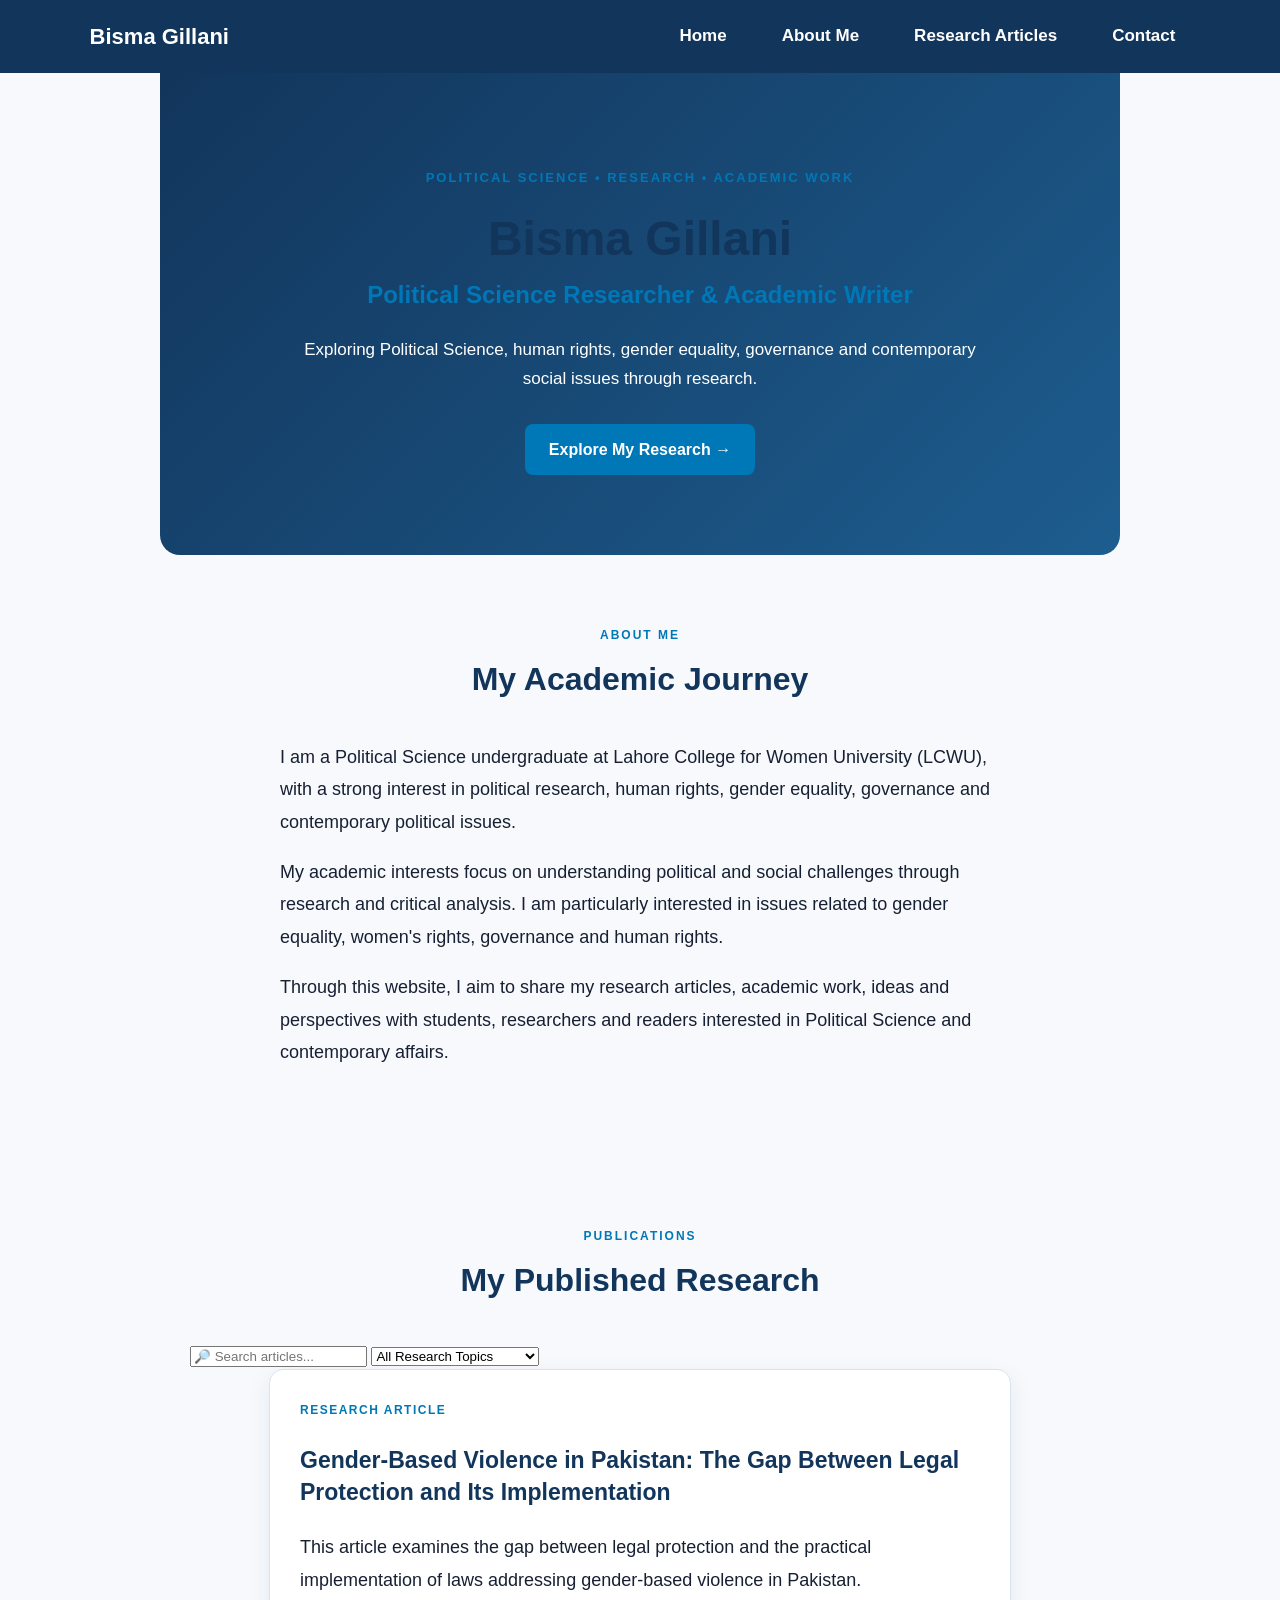
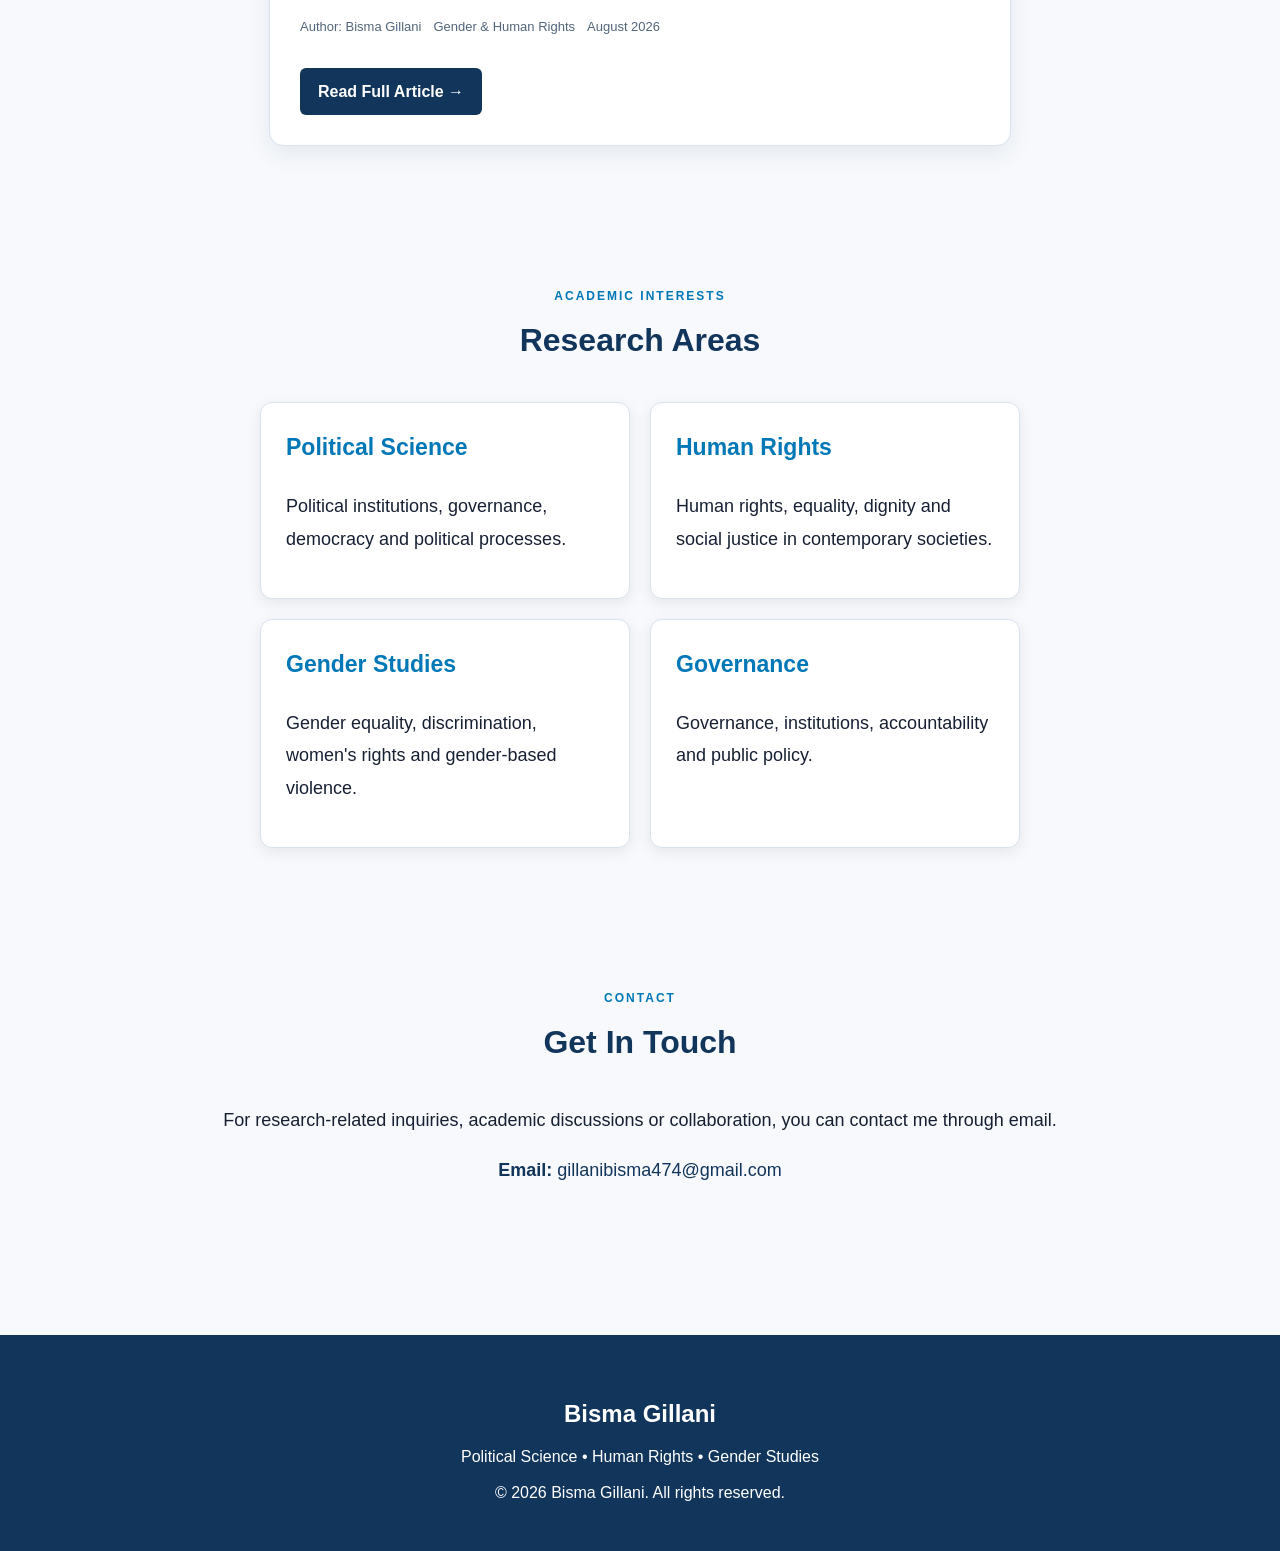
==== index.html @ c18b6167 "Update index.html" ====
<!DOCTYPE html>
<html lang="en">

<head>

    <meta charset="UTF-8">

    <meta name="viewport" content="width=device-width, initial-scale=1.0">

    <meta name="google-site-verification"
        content="pBc68vZ-mVU5wvg_8cquGxac_QMFMeKCmlOxzD9mrWk">

    <title>Bisma Gillani | Political Science Researcher</title>

    <link rel="stylesheet" href="style.css">

</head>

<body>

    <!-- Navigation -->

    <nav class="navbar">

        <div class="logo">
            Bisma Gillani
        </div>

        <div class="nav-links">

            <a href="index.html">Home</a>

            <a href="#about">About Me</a>

            <a href="#research">Research Articles</a>

            <a href="#contact">Contact</a>

        </div>

    </nav>


    <!-- Hero Section -->

    <section class="hero">

        <p class="eyebrow">
            POLITICAL SCIENCE • RESEARCH • ACADEMIC WORK
        </p>

        <h1>
            Bisma Gillani
        </h1>

        <h2>
            Political Science Researcher & Academic Writer
        </h2>

        <p class="hero-text">

            Exploring Political Science, human rights, gender equality,
            governance and contemporary social issues through research.

        </p>

        <a class="hero-button" href="#research">
            Explore My Research →
        </a>

    </section>


    <!-- About Me -->

    <section id="about" class="about-section">

        <div class="section-title">

            <span>ABOUT ME</span>

            <h2>
                My Academic Journey
            </h2>

        </div>

        <div class="about-content">

            <p>
                I am a Political Science undergraduate at Lahore College
                for Women University (LCWU), with a strong interest in
                political research, human rights, gender equality,
                governance and contemporary political issues.
            </p>

            <p>
                My academic interests focus on understanding political
                and social challenges through research and critical
                analysis. I am particularly interested in issues related
                to gender equality, women's rights, governance and human
                rights.
            </p>

            <p>
                Through this website, I aim to share my research articles,
                academic work, ideas and perspectives with students,
                researchers and readers interested in Political Science
                and contemporary affairs.
            </p>

        </div>

    </section>


    <!-- Published Research -->

    <section id="research" class="research-section">

        <div class="section-title">

            <span>PUBLICATIONS</span>

            <h2>
                My Published Research
            </h2>

        </div>

<div class="research-tools">

    <input
        type="text"
        id="articleSearch"
        placeholder="🔎 Search articles..."
    >

    <select id="topicFilter">

        <option value="all">All Research Topics</option>

        <option value="political-science">
            Political Science
        </option>

        <option value="human-rights">
            Human Rights
        </option>

        <option value="gender">
            Gender & Human Rights
        </option>

        <option value="governance">
            Governance
        </option>

    </select>

</div>
        <div class="article-card"
     data-title="Gender-Based Violence in Pakistan"
     data-topic="gender">

            <div class="article-label">
                RESEARCH ARTICLE
            </div>

            <h3>
                Gender-Based Violence in Pakistan:
                The Gap Between Legal Protection and Its Implementation
            </h3>

            <p>
                This article examines the gap between legal protection
                and the practical implementation of laws addressing
                gender-based violence in Pakistan.
            </p>

            <div class="article-details">

                <span>Author: Bisma Gillani</span>

                <span>Gender & Human Rights</span>

                <span>August 2026</span>

            </div>

            <a class="read-button" href="article1.html">
                Read Full Article →
            </a>

        </div>

    </section>


    <!-- Research Areas -->

    <section class="research-areas">

        <div class="section-title">

            <span>ACADEMIC INTERESTS</span>

            <h2>
                Research Areas
            </h2>

        </div>


        <div class="area-grid">


            <div class="area-card">

                <h3>
                    Political Science
                </h3>

                <p>
                    Political institutions, governance, democracy
                    and political processes.
                </p>

            </div>


            <div class="area-card">

                <h3>
                    Human Rights
                </h3>

                <p>
                    Human rights, equality, dignity and social justice
                    in contemporary societies.
                </p>

            </div>


            <div class="area-card">

                <h3>
                    Gender Studies
                </h3>

                <p>
                    Gender equality, discrimination, women's rights
                    and gender-based violence.
                </p>

            </div>


            <div class="area-card">

                <h3>
                    Governance
                </h3>

                <p>
                    Governance, institutions, accountability and
                    public policy.
                </p>

            </div>

        </div>

    </section>


    <!-- Contact -->

    <section id="contact" class="contact-section">

        <div class="section-title">

            <span>CONTACT</span>

            <h2>
                Get In Touch
            </h2>

        </div>

        <p>
            For research-related inquiries, academic discussions
            or collaboration, you can contact me through email.
        </p>

        <p class="email">
            <strong>Email:</strong>
            gillanibisma474@gmail.com
        </p>

    </section>


    <!-- Footer -->

    <footer>

        <h3>
            Bisma Gillani
        </h3>

        <p>
            Political Science • Human Rights • Gender Studies
        </p>

        <p>
            © 2026 Bisma Gillani. All rights reserved.
        </p>

    </footer>


</body>

</html>
---- style.css ----
body {
    font-family: Arial, sans-serif;
    margin: 40px;
    background-color: #f5f7fa;
    color: #222;
}

h1 {
    color: #12355b;
}

h2 {
    color: #1d5d8f;
}

p {
    font-size: 17px;
    line-height: 1.6;
}
nav {
    background-color: #12355b;
    padding: 15px;
    text-align: center;
}

nav a {
    color: white;
    text-decoration: none;
    margin: 0 15px;
    font-weight: bold;
}

nav a:hover {
    text-decoration: underline;
}
/* Main page layout */
body {
    font-family: Arial, sans-serif;
    margin: 0;
    background-color: #f5f7fa;
    color: #222;
}

/* Navigation */
nav {
    background-color: #12355b;
    padding: 18px;
    text-align: center;
}

nav a {
    color: white;
    text-decoration: none;
    margin: 0 15px;
    font-weight: bold;
}

nav a:hover {
    text-decoration: underline;
}

/* Main content */
main {
    max-width: 900px;
    margin: 40px auto;
    padding: 0 20px;
}

/* Headings */
h1 {
    color: #12355b;
    font-size: 38px;
    line-height: 1.2;
}

h2 {
    color: #1d5d8f;
    margin-top: 35px;
}

h3 {
    color: #12355b;
}

/* Paragraphs */
p {
    font-size: 17px;
    line-height: 1.7;
}

/* Research article card */
.article-card {
    background-color: white;
    padding: 25px;
    margin-top: 20px;
    border-radius: 10px;
    box-shadow: 0 3px 12px rgba(0, 0, 0, 0.08);
}

.article-card a {
    display: inline-block;
    margin-top: 10px;
    padding: 10px 18px;
    background-color: #12355b;
    color: white;
    text-decoration: none;
    border-radius: 6px;
}

.article-card a:hover {
    background-color: #1d5d8f;
}

/* Mobile design */
@media (max-width: 600px) {

    nav a {
        display: block;
        margin: 10px;
    }

    h1 {
        font-size: 30px;
    }

    main {
        margin: 25px auto;
    }
}/* Hero section */

.hero {
    background: linear-gradient(135deg, #12355b, #1d5d8f);
    color: white;
    text-align: center;
    padding: 80px 25px;
    border-radius: 0 0 20px 20px;
    margin-bottom: 40px;
}

.eyebrow {
    font-size: 14px;
    letter-spacing: 2px;
    font-weight: bold;
    margin-bottom: 20px;
}

.hero h1 {
    color: white;
    font-size: 48px;
    margin: 10px 0 20px;
}

.hero-text {
    max-width: 700px;
    margin: 0 auto 30px;
    font-size: 19px;
    line-height: 1.7;
}

.hero-button {
    display: inline-block;
    background-color: white;
    color: #12355b;
    padding: 13px 25px;
    border-radius: 7px;
    text-decoration: none;
    font-weight: bold;
}

.hero-button:hover {
    background-color: #e9eef3;
}

/* Mobile hero */

@media (max-width: 600px) {

    .hero {
        padding: 55px 18px;
    }

    .hero h1 {
        font-size: 34px;
    }

    .hero-text {
        font-size: 17px;
    }
}
/* Research Areas */

.research-areas {
    margin-top: 50px;
}

.area-grid {
    display: grid;
    grid-template-columns: repeat(3, 1fr);
    gap: 20px;
    margin-top: 25px;
}

.area-card {
    background-color: white;
    padding: 25px;
    border-radius: 12px;
    box-shadow: 0 4px 15px rgba(0, 0, 0, 0.08);
    border-top: 4px solid #1d5d8f;
    transition: transform 0.2s ease;
}

.area-card:hover {
    transform: translateY(-5px);
}

.area-card h3 {
    margin-top: 0;
}

/* Mobile */
@media (max-width: 700px) {

    .area-grid {
        grid-template-columns: 1fr;
    }

}
/* Stronger typography */

body {
    color: #17202a;
}

h1 {
    font-size: 42px;
    font-weight: 800;
}

h2 {
    font-size: 30px;
    font-weight: 800;
}

h3 {
    font-size: 22px;
    font-weight: 750;
}

p {
    font-size: 18px;
    line-height: 1.8;
}

.hero h1 {
    font-size: 52px;
    font-weight: 800;
}

.hero-text {
    font-size: 20px;
    font-weight: 500;
}

.area-card h3 {
    font-size: 23px;
    font-weight: 800;
}

.featured-card h3 {
    font-size: 30px;
    font-weight: 800;
}

.featured-card p {
    font-size: 18px;
}

.article-card h3 {
    font-size: 25px;
    font-weight: 800;
}

nav a {
    font-size: 17px;
    font-weight: 700;
}

@media (max-width: 600px) {
    h1 {
        font-size: 32px;
    }

    h2 {
        font-size: 26px;
    }

    .hero h1 {
        font-size: 36px;
    }

    .featured-card h3 {
        font-size: 24px;
    }

    p {
        font-size: 17px;
    }
}
/* Footer */

footer {
    background-color: #12355b;
    color: white;
    text-align: center;
    padding: 40px 20px;
    margin-top: 60px;
}

footer h3 {
    color: white;
    font-size: 24px;
    margin-bottom: 10px;
}

footer p {
    color: white;
    font-size: 16px;
    margin: 8px 0;
}
/* ===== Professional Website Upgrade ===== */

body {
    margin: 0;
    font-family: Arial, Helvetica, sans-serif;
    line-height: 1.7;
    background: #f7f9fc;
    color: #172033;
}

/* Navigation */

.navbar {
    display: flex;
    justify-content: space-between;
    align-items: center;
    padding: 18px 7%;
    background: #12355b;
}

.logo {
    font-size: 22px;
    font-weight: 700;
    color: #ffffff;
}

.nav-links {
    display: flex;
    gap: 25px;
}

.nav-links a {
    color: #ffffff;
    text-decoration: none;
    font-weight: 600;
}

.nav-links a:hover {
    color: #8fd3ff;
}


/* Hero */

.hero {
    max-width: 900px;
    margin: 0 auto;
    padding: 80px 30px;
    text-align: center;
}

.eyebrow {
    font-size: 13px;
    font-weight: 700;
    letter-spacing: 2px;
    color: #0077b6;
}

.hero h1 {
    font-size: 48px;
    margin: 12px 0 8px;
    color: #12355b;
}

.hero h2 {
    font-size: 24px;
    margin: 0 0 20px;
    color: #0077b6;
}

.hero-text {
    max-width: 700px;
    margin: 0 auto 30px;
    font-size: 17px;
}

.hero-button,
.read-button {
    display: inline-block;
    padding: 12px 24px;
    background: #0077b6;
    color: #ffffff;
    text-decoration: none;
    border-radius: 8px;
    font-weight: 700;
}

.hero-button:hover,
.read-button:hover {
    background: #005f91;
}


/* Section headings */

.section-title {
    text-align: center;
    margin-bottom: 35px;
}

.section-title span {
    display: block;
    font-size: 12px;
    font-weight: 800;
    letter-spacing: 2px;
    color: #0077b6;
    margin-bottom: 6px;
}

.section-title h2 {
    font-size: 32px;
    color: #12355b;
    margin: 0;
}


/* About */

.about-section,
.research-section,
.research-areas,
.contact-section {
    max-width: 900px;
    margin: 0 auto;
    padding: 70px 30px;
}

.about-content {
    max-width: 720px;
    margin: auto;
    font-size: 16px;
}


/* Research Card */

.article-card {
    max-width: 680px;
    margin: 0 auto;
    padding: 30px;
    background: #ffffff;
    border: 1px solid #d8e3ee;
    border-radius: 14px;
    box-shadow: 0 8px 25px rgba(18, 53, 91, 0.08);
}

.article-label {
    color: #0077b6;
    font-size: 12px;
    font-weight: 800;
    letter-spacing: 1.5px;
}

.article-card h3 {
    font-size: 23px;
    line-height: 1.4;
    color: #12355b;
}

.article-details {
    display: flex;
    flex-wrap: wrap;
    gap: 12px;
    margin: 20px 0;
    font-size: 13px;
    color: #52657a;
}


/* Research Areas */

.area-grid {
    display: grid;
    grid-template-columns: repeat(2, 1fr);
    gap: 20px;
    max-width: 760px;
    margin: auto;
}

.area-card {
    padding: 25px;
    background: #ffffff;
    border: 1px solid #d8e3ee;
    border-radius: 12px;
}

.area-card h3 {
    color: #0077b6;
    margin-top: 0;
}


/* Contact */

.contact-section {
    text-align: center;
}

.email {
    color: #12355b;
}


/* Footer */

footer {
    text-align: center;
    padding: 35px 20px;
    background: #12355b;
    color: #ffffff;
}

footer h3 {
    margin-bottom: 5px;
}


/* Mobile */

@media (max-width: 700px) {

    .navbar {
        flex-direction: column;
        gap: 12px;
        padding: 16px 20px;
    }

    .nav-links {
        gap: 14px;
        flex-wrap: wrap;
        justify-content: center;
    }

    .hero {
        padding: 60px 22px;
    }

    .hero h1 {
        font-size: 38px;
    }

    .hero h2 {
        font-size: 20px;
    }

    .section-title h2 {
        font-size: 28px;
    }

    .about-section,
    .research-section,
    .research-areas,
    .contact-section {
        padding: 55px 20px;
    }

    .area-grid {
        grid-template-columns: 1fr;
    }

    .article-card {
        padding: 24px;
    }

    }
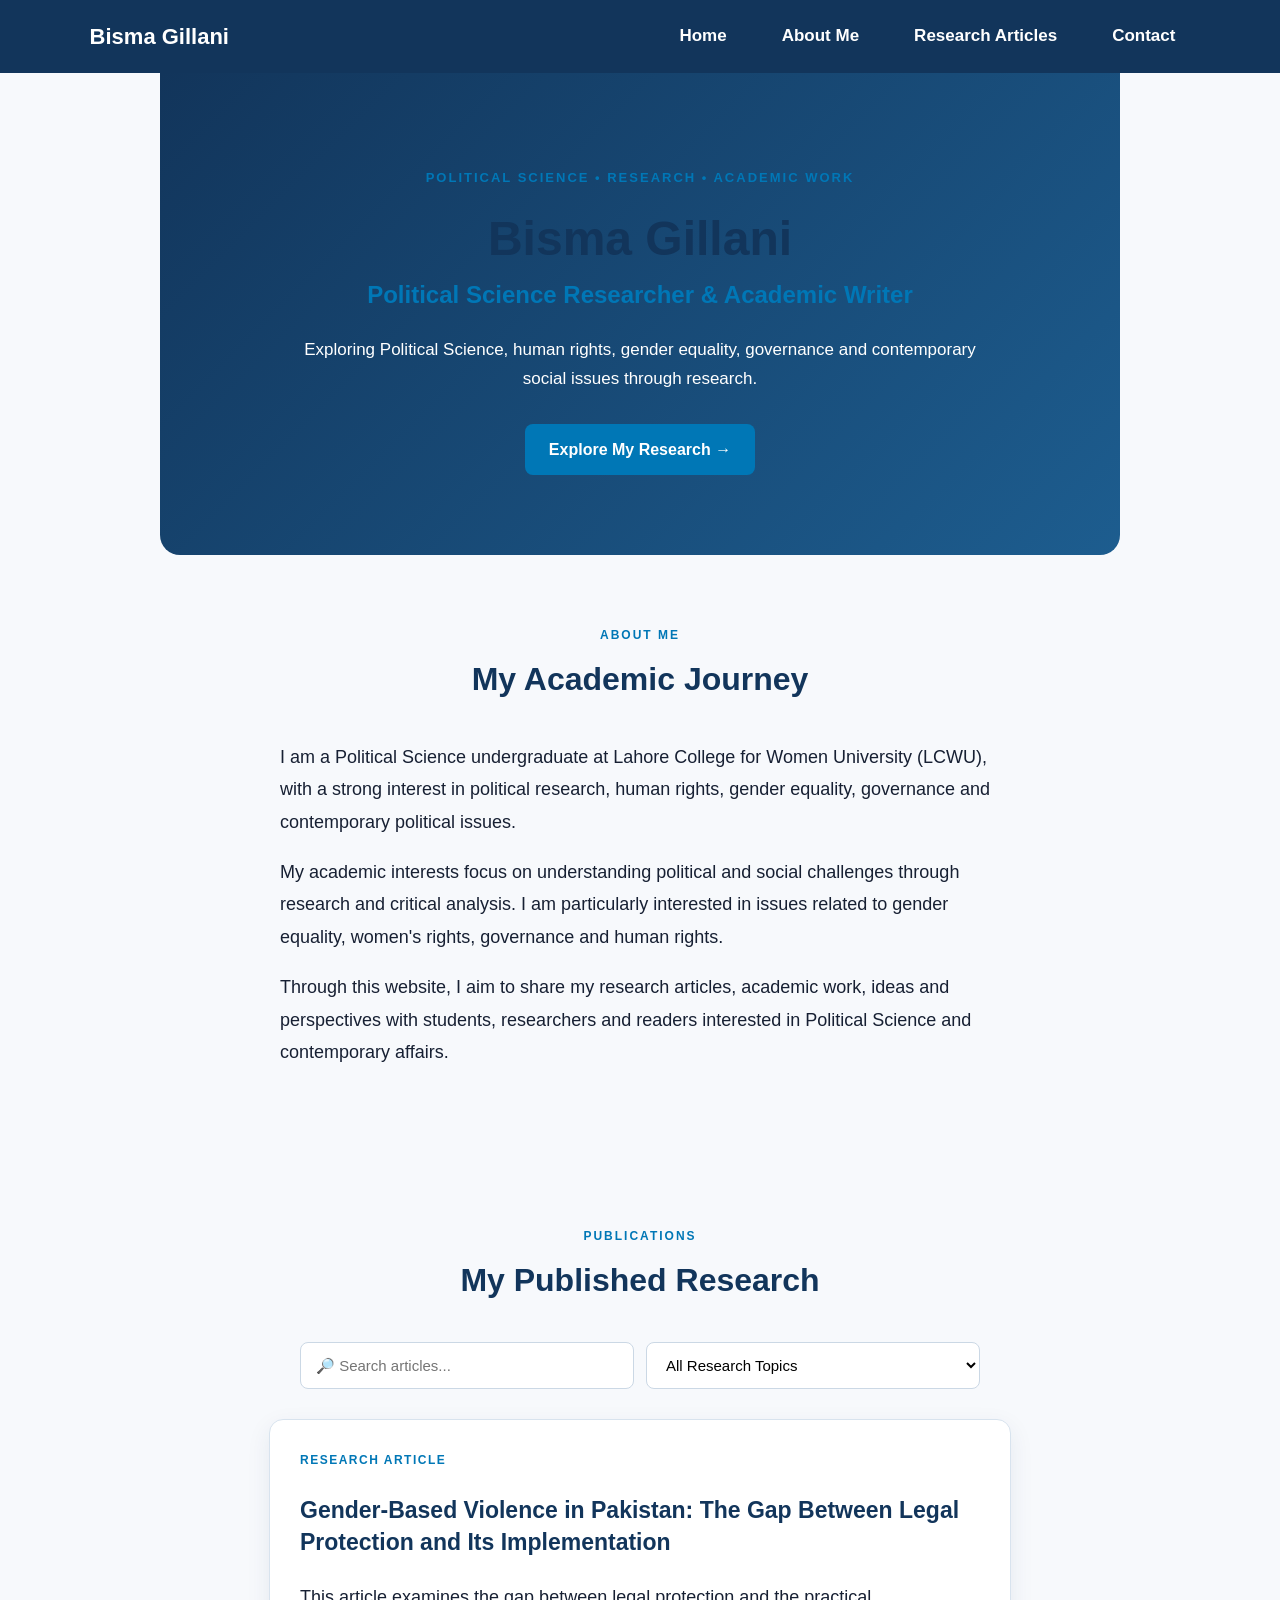
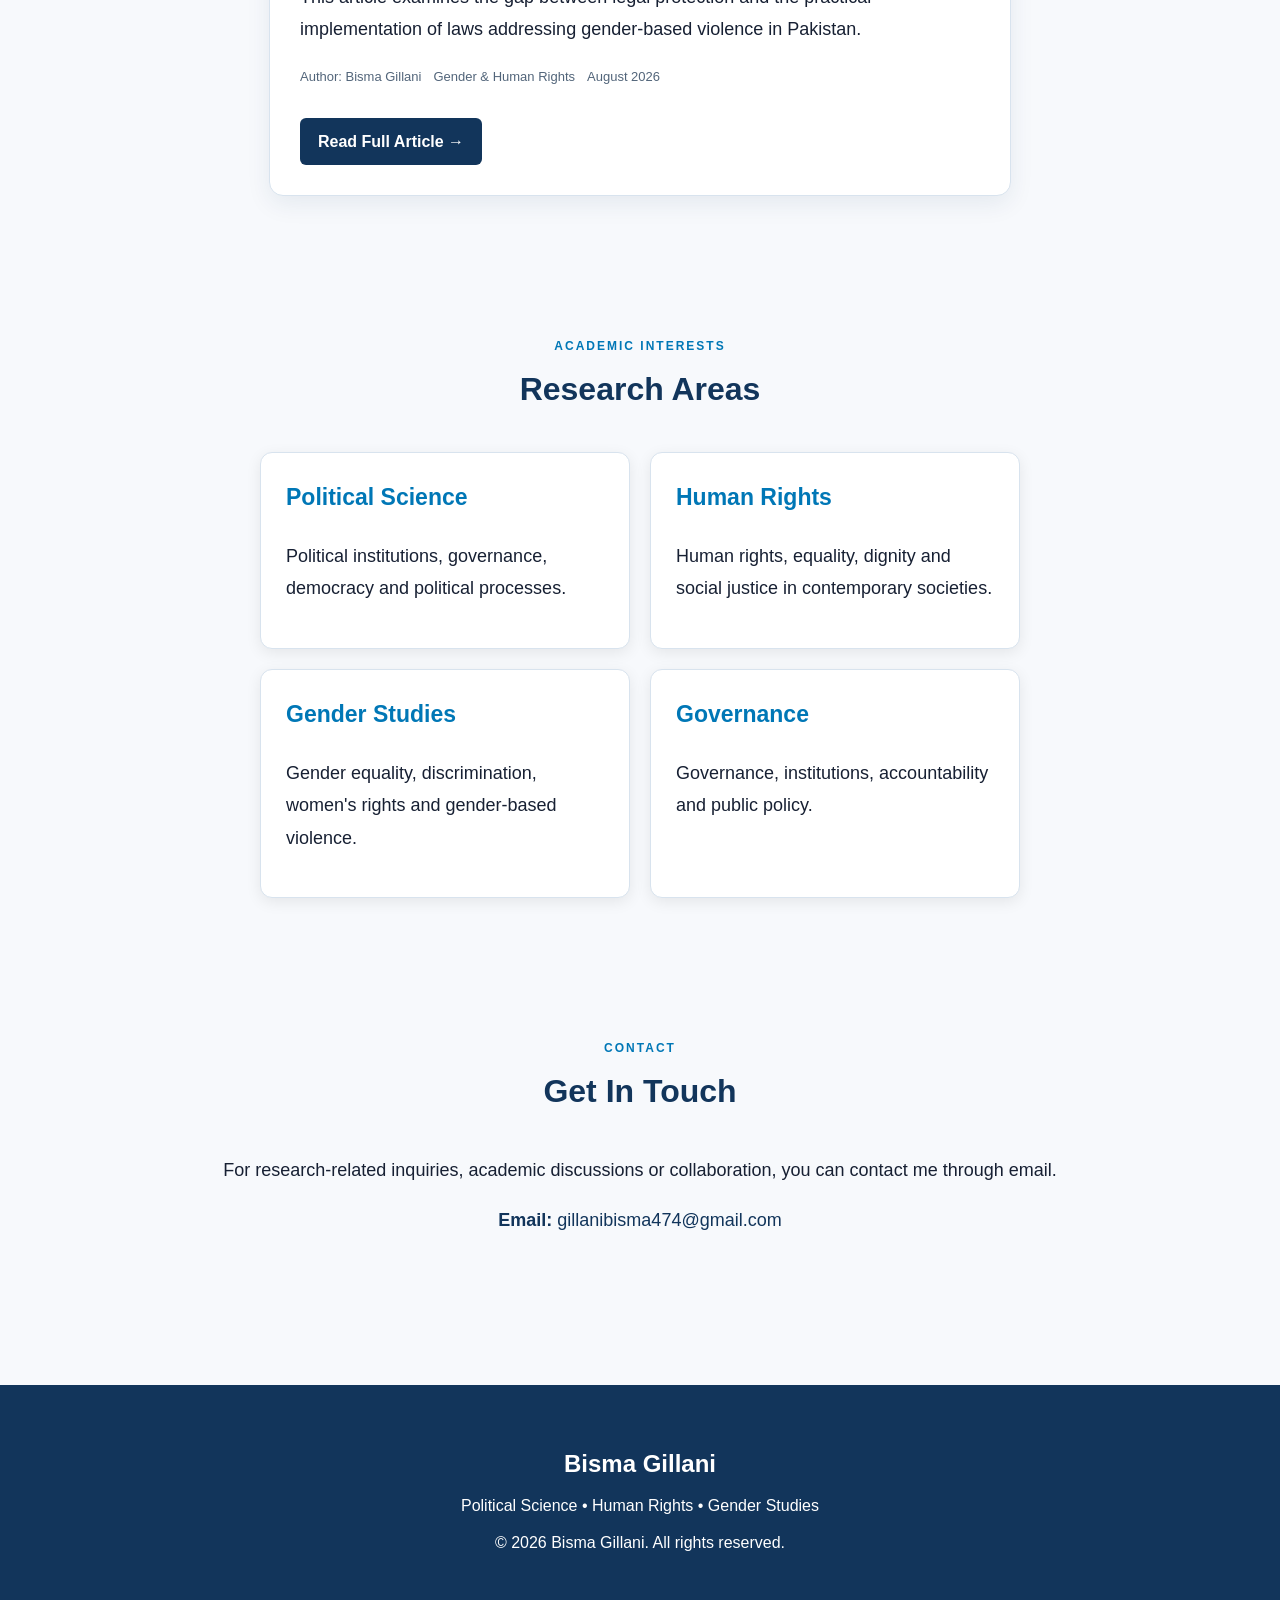
==== commit 9b21dc48: "Update index.html" ====
--- a/index.html
+++ b/index.html
@@ -320,7 +320,43 @@
 
     </footer>
 
-
+<script>
+
+const searchInput = document.getElementById("articleSearch");
+const topicFilter = document.getElementById("topicFilter");
+const articles = document.querySelectorAll(".article-card");
+
+function filterArticles() {
+
+    const searchText = searchInput.value.toLowerCase();
+    const selectedTopic = topicFilter.value;
+
+    articles.forEach(article => {
+
+        const title = article.dataset.title.toLowerCase();
+        const topic = article.dataset.topic;
+
+        const matchesSearch =
+            title.includes(searchText);
+
+        const matchesTopic =
+            selectedTopic === "all" ||
+            topic === selectedTopic;
+
+        if (matchesSearch && matchesTopic) {
+            article.style.display = "block";
+        } else {
+            article.style.display = "none";
+        }
+
+    });
+
+}
+
+searchInput.addEventListener("input", filterArticles);
+topicFilter.addEventListener("change", filterArticles);
+
+</script>
 </body>
 
 </html>
--- a/style.css
+++ b/style.css
@@ -592,3 +592,33 @@
     }
 
     }
+.research-tools {
+    max-width: 680px;
+    margin: 0 auto 30px;
+    display: flex;
+    gap: 12px;
+}
+
+.research-tools input,
+.research-tools select {
+    flex: 1;
+    padding: 13px 15px;
+    border: 1px solid #cbd8e5;
+    border-radius: 8px;
+    background: #ffffff;
+    font-size: 15px;
+    outline: none;
+}
+
+.research-tools input:focus,
+.research-tools select:focus {
+    border-color: #0077b6;
+}
+
+@media (max-width: 700px) {
+
+    .research-tools {
+        flex-direction: column;
+    }
+
+}
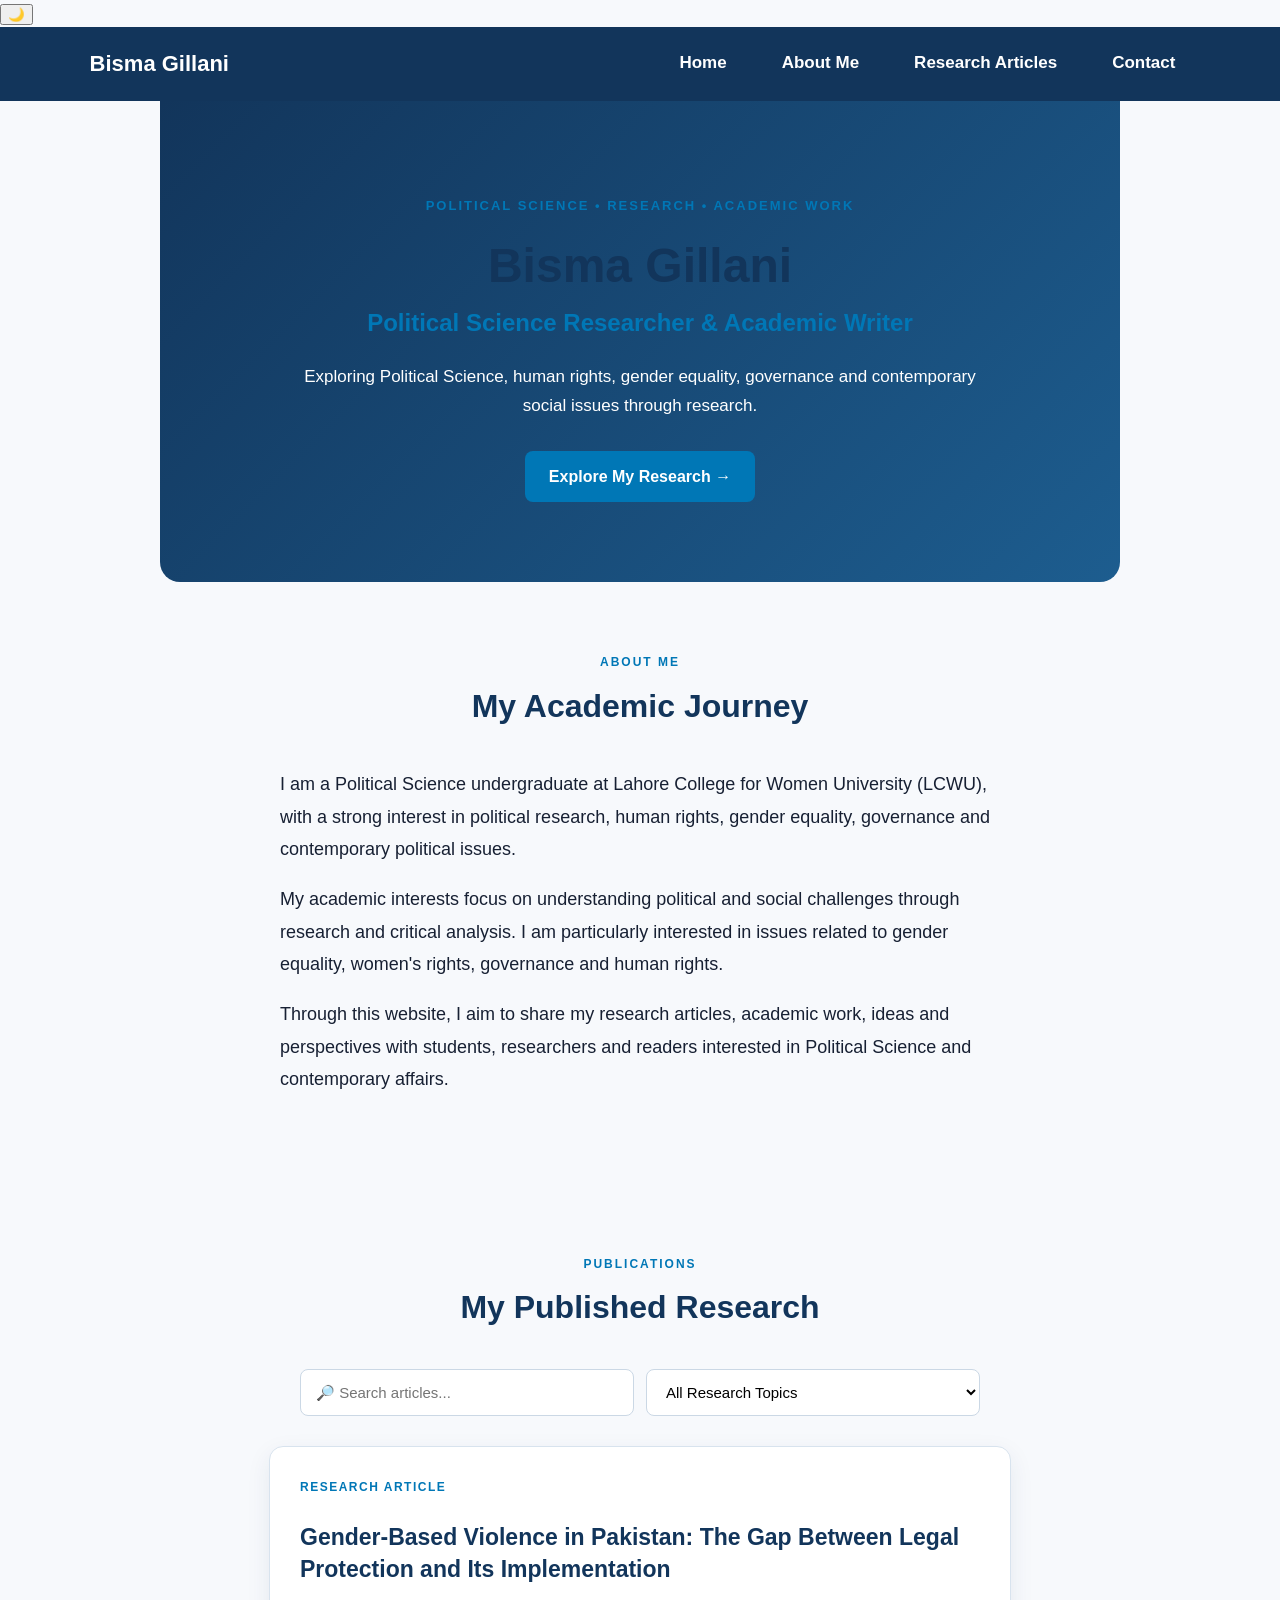
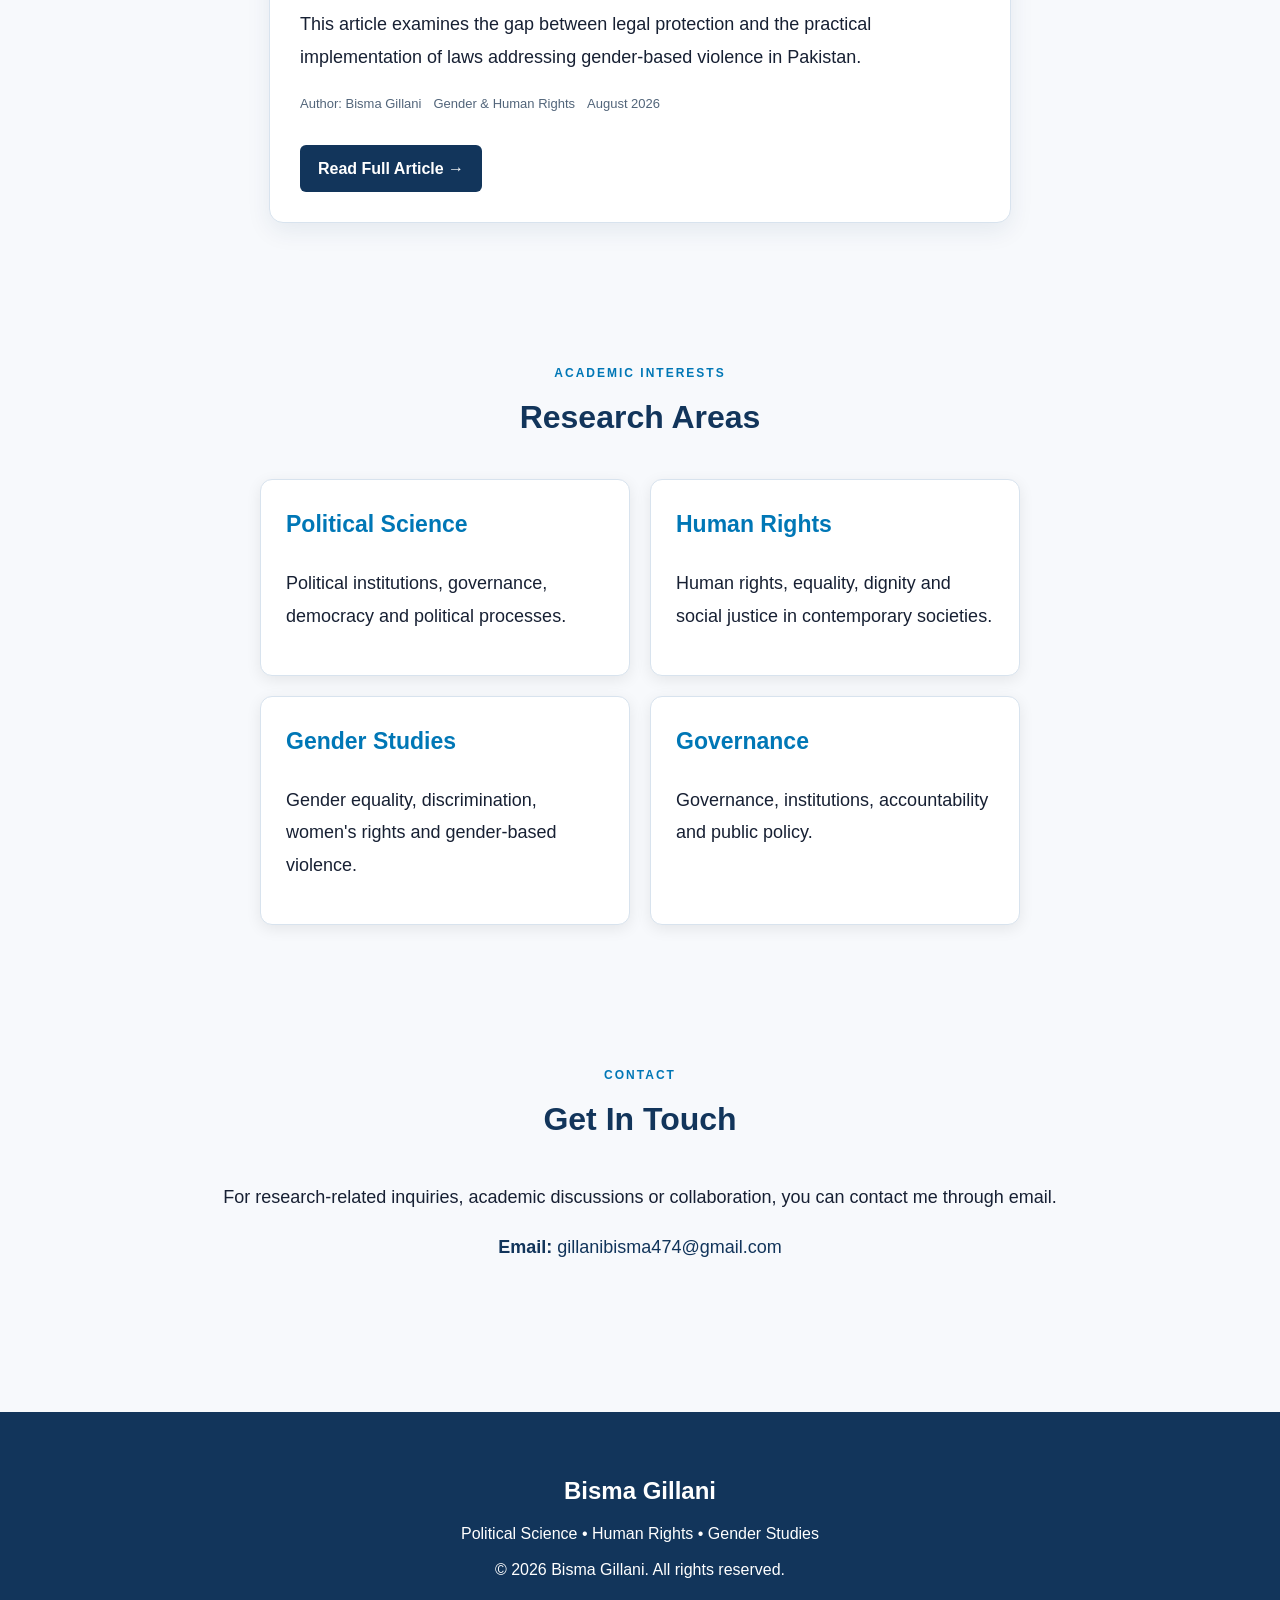
==== commit dd66d81c: "Add theme toggle button for dark mode" ====
--- a/index.html
+++ b/index.html
@@ -19,7 +19,9 @@
 <body>
 
     <!-- Navigation -->
-
+<button id="themeToggle" class="theme-toggle" aria-label="Toggle dark mode">
+    🌙
+</button>
     <nav class="navbar">
 
         <div class="logo">
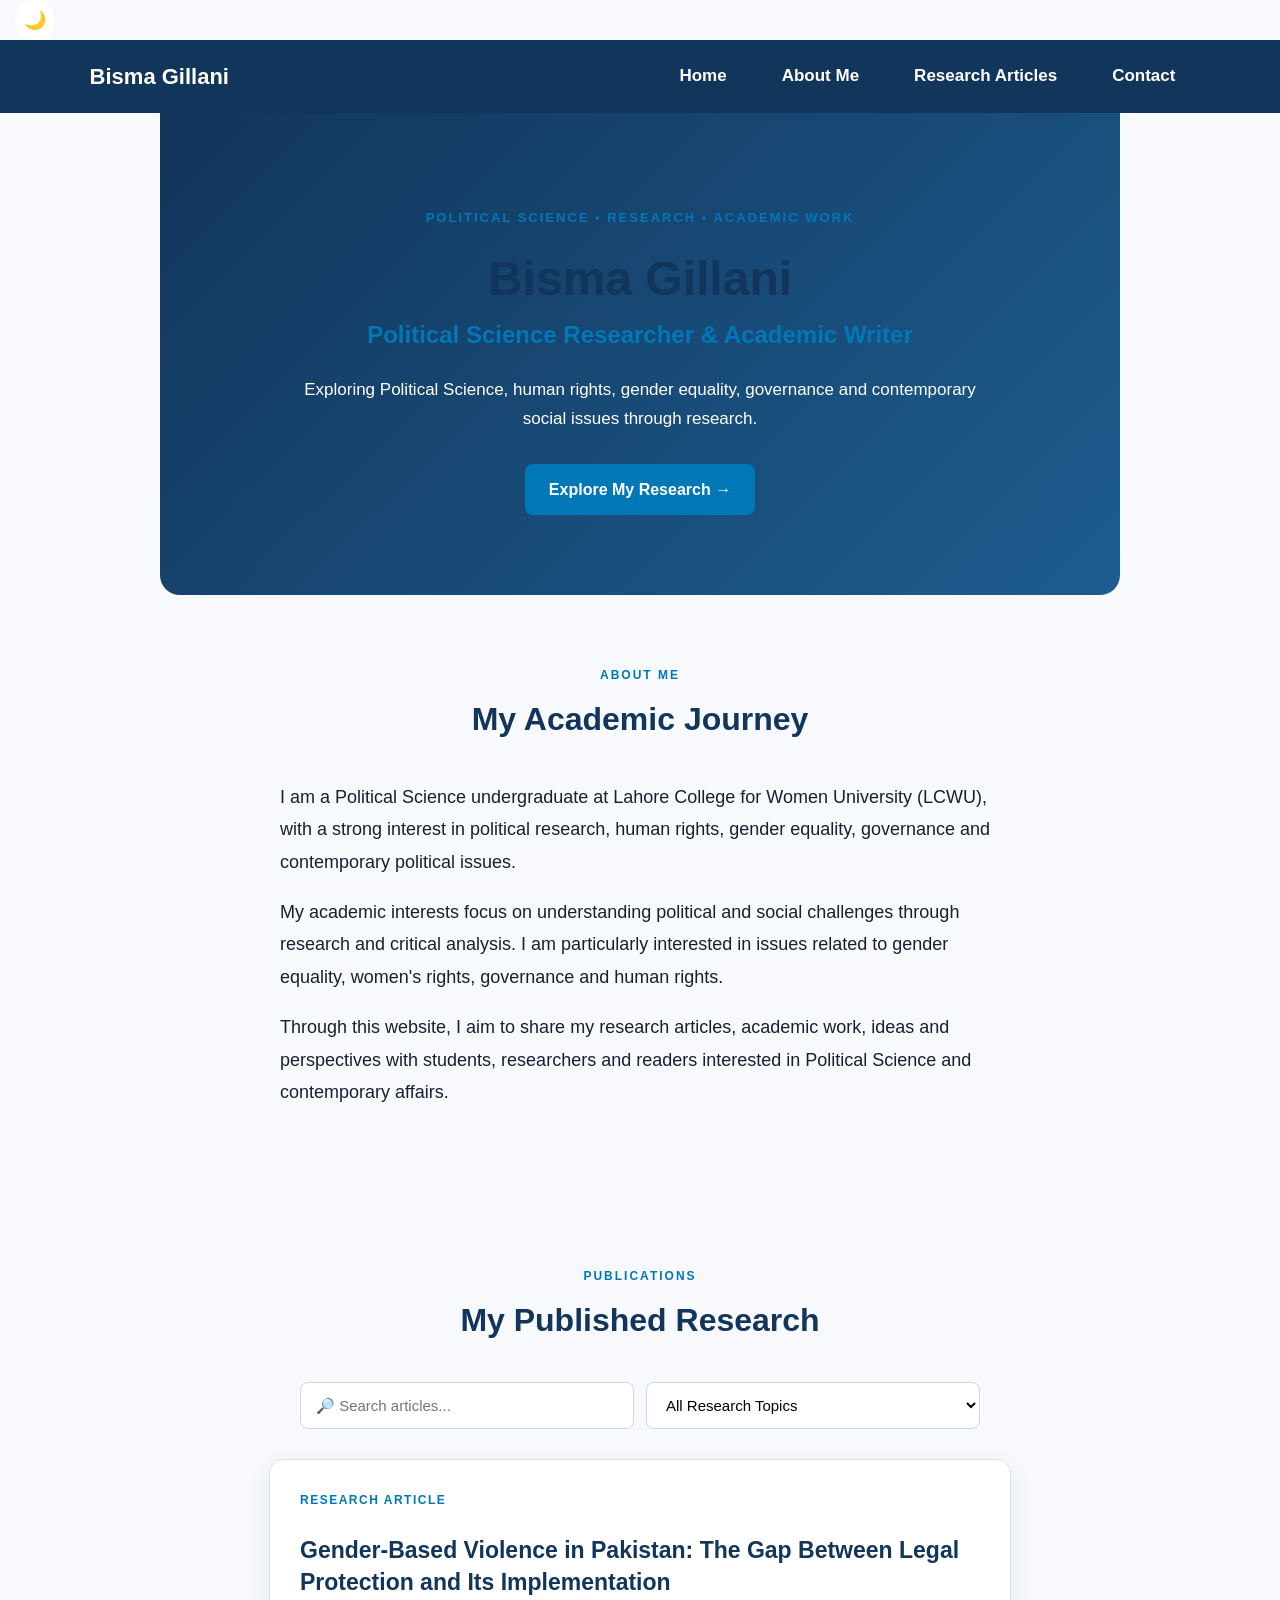
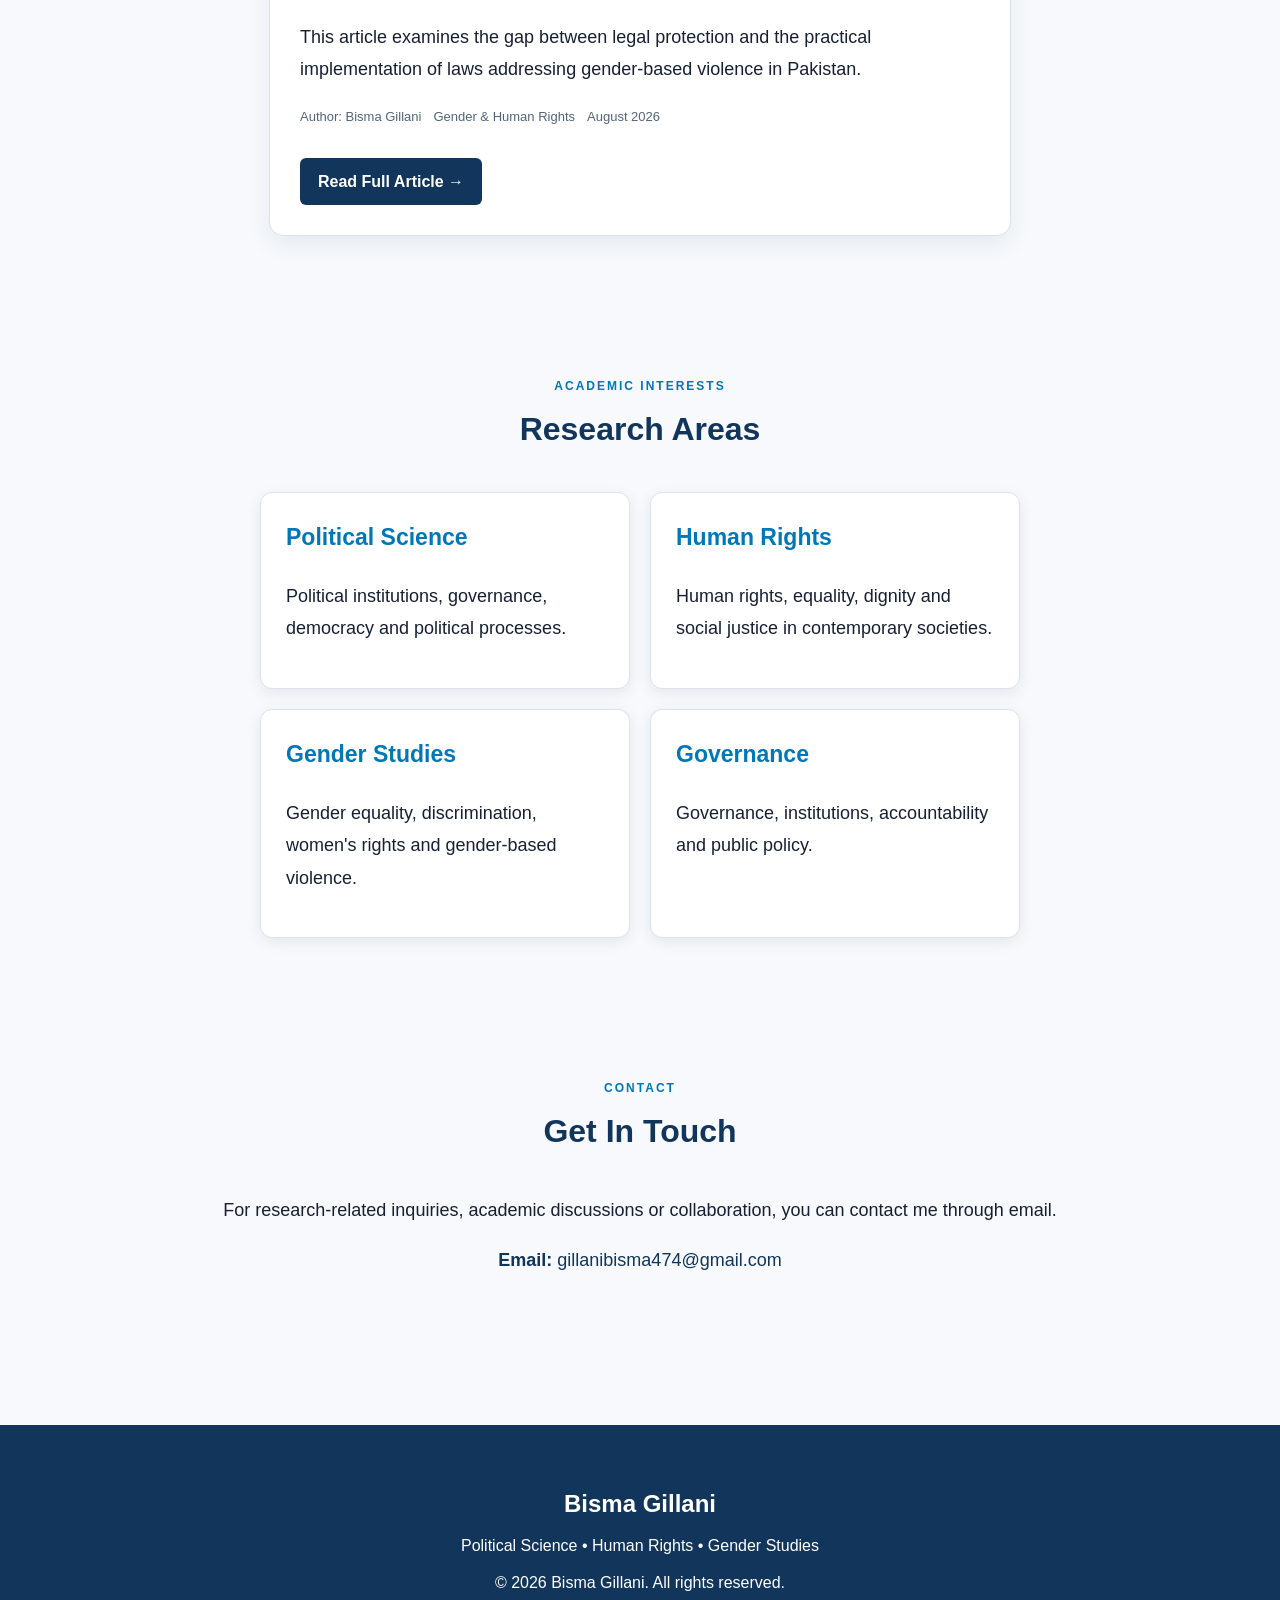
==== commit 9dc642f5: "Update index.html" ====
--- a/index.html
+++ b/index.html
@@ -360,5 +360,39 @@
 
 </script>
 </body>
-
+    <!-- Dark Mode Script -->
+
+    <script>
+
+    const themeToggle = document.getElementById("themeToggle");
+
+    const savedTheme = localStorage.getItem("theme");
+
+    if (savedTheme === "dark") {
+        document.body.classList.add("dark-mode");
+        themeToggle.textContent = "☀️";
+    }
+
+    themeToggle.addEventListener("click", function () {
+
+        document.body.classList.toggle("dark-mode");
+
+        if (document.body.classList.contains("dark-mode")) {
+
+            localStorage.setItem("theme", "dark");
+            themeToggle.textContent = "☀️";
+
+        } else {
+
+            localStorage.setItem("theme", "light");
+            themeToggle.textContent = "🌙";
+
+        }
+
+    });
+
+    </script>
+
+</body>
 </html>
+</html>
--- a/style.css
+++ b/style.css
@@ -622,3 +622,62 @@
     }
 
 }
+/* ===== Dark / Light Mode ===== */
+
+.theme-toggle {
+    border: none;
+    background: #ffffff;
+    color: #12355b;
+    width: 40px;
+    height: 40px;
+    border-radius: 50%;
+    font-size: 18px;
+    cursor: pointer;
+    margin-left: 15px;
+}
+
+.theme-toggle:hover {
+    transform: scale(1.08);
+}
+
+body.dark-mode {
+    background: #111827;
+    color: #e5e7eb;
+}
+
+body.dark-mode .navbar,
+body.dark-mode footer {
+    background: #0b1324;
+}
+
+body.dark-mode .hero h1,
+body.dark-mode .section-title h2,
+body.dark-mode .article-card h3 {
+    color: #ffffff;
+}
+
+body.dark-mode .hero h2,
+body.dark-mode .eyebrow,
+body.dark-mode .section-title span,
+body.dark-mode .area-card h3,
+body.dark-mode .article-label {
+    color: #38bdf8;
+}
+
+body.dark-mode .article-card,
+body.dark-mode .area-card {
+    background: #1f2937;
+    border-color: #374151;
+}
+
+body.dark-mode .research-tools input,
+body.dark-mode .research-tools select {
+    background: #1f2937;
+    color: #ffffff;
+    border-color: #4b5563;
+}
+
+body.dark-mode .theme-toggle {
+    background: #1f2937;
+    color: #facc15;
+}
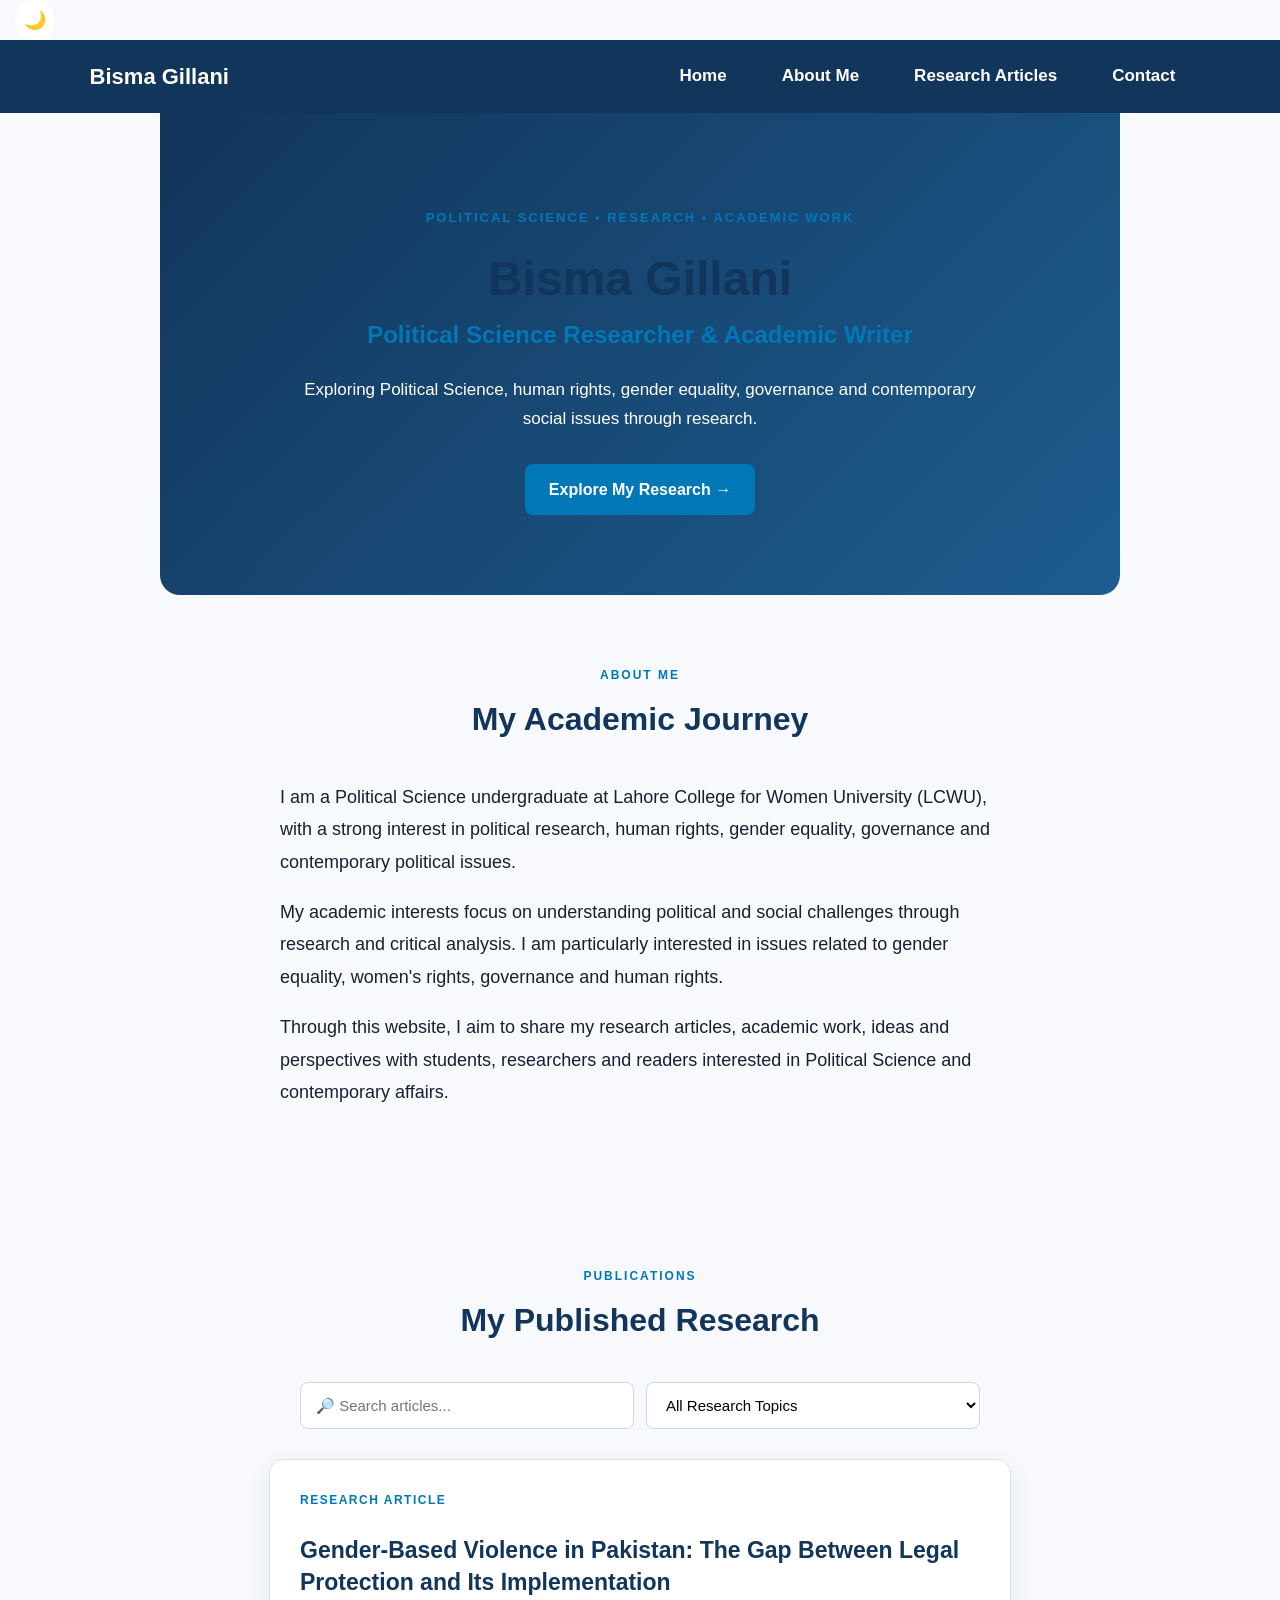
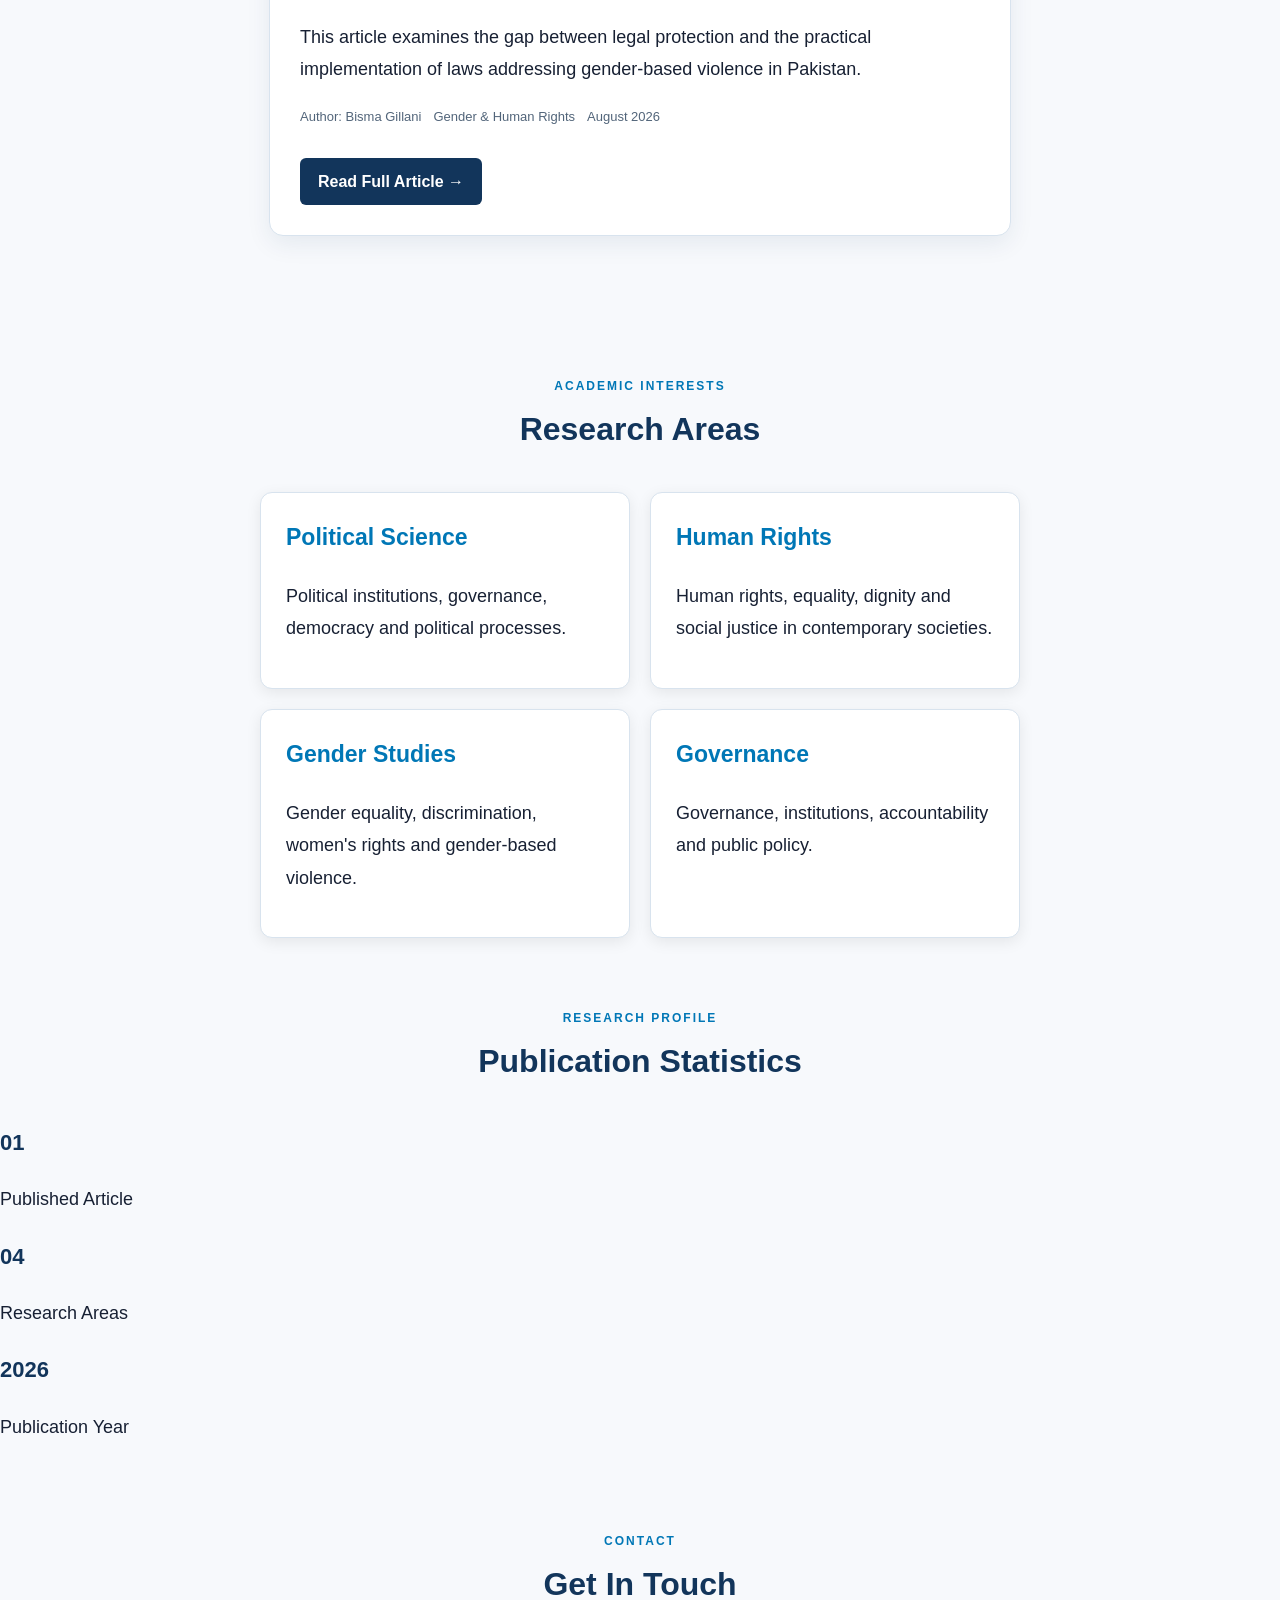
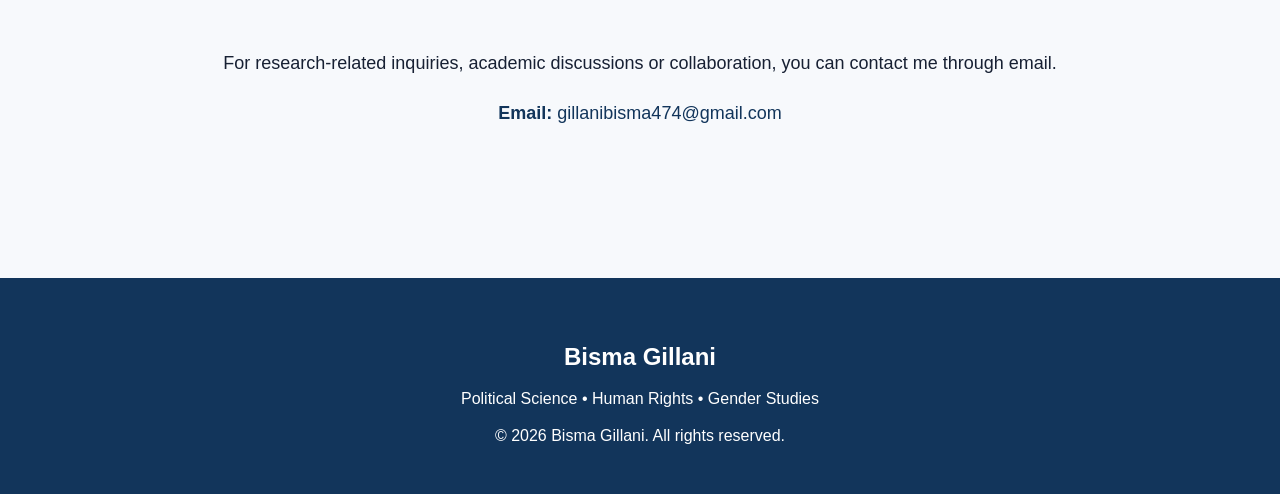
==== commit 8b67a713: "Update index.html" ====
--- a/index.html
+++ b/index.html
@@ -276,7 +276,40 @@
 
     </section>
 
-
+<!-- Publication Statistics -->
+
+<section class="statistics-section">
+
+    <div class="section-title">
+
+        <span>RESEARCH PROFILE</span>
+
+        <h2>
+            Publication Statistics
+        </h2>
+
+    </div>
+
+    <div class="statistics-grid">
+
+        <div class="stat-card">
+            <h3>01</h3>
+            <p>Published Article</p>
+        </div>
+
+        <div class="stat-card">
+            <h3>04</h3>
+            <p>Research Areas</p>
+        </div>
+
+        <div class="stat-card">
+            <h3>2026</h3>
+            <p>Publication Year</p>
+        </div>
+
+    </div>
+
+</section>
     <!-- Contact -->
 
     <section id="contact" class="contact-section">
--- a/style.css
+++ b/style.css
@@ -681,3 +681,26 @@
     background: #1f2937;
     color: #facc15;
 }
+.article-meta {
+    max-width: 750px;
+    margin: 15px auto 25px;
+    padding: 18px 22px;
+    background: #f1f7fb;
+    border-left: 4px solid #0077b6;
+    border-radius: 8px;
+}
+
+.article-meta p {
+    margin: 5px 0;
+    font-size: 14px;
+    color: #334e68;
+}
+
+@media print {
+
+    .article-meta {
+        background: white;
+        border-left: 3px solid #000;
+    }
+
+}
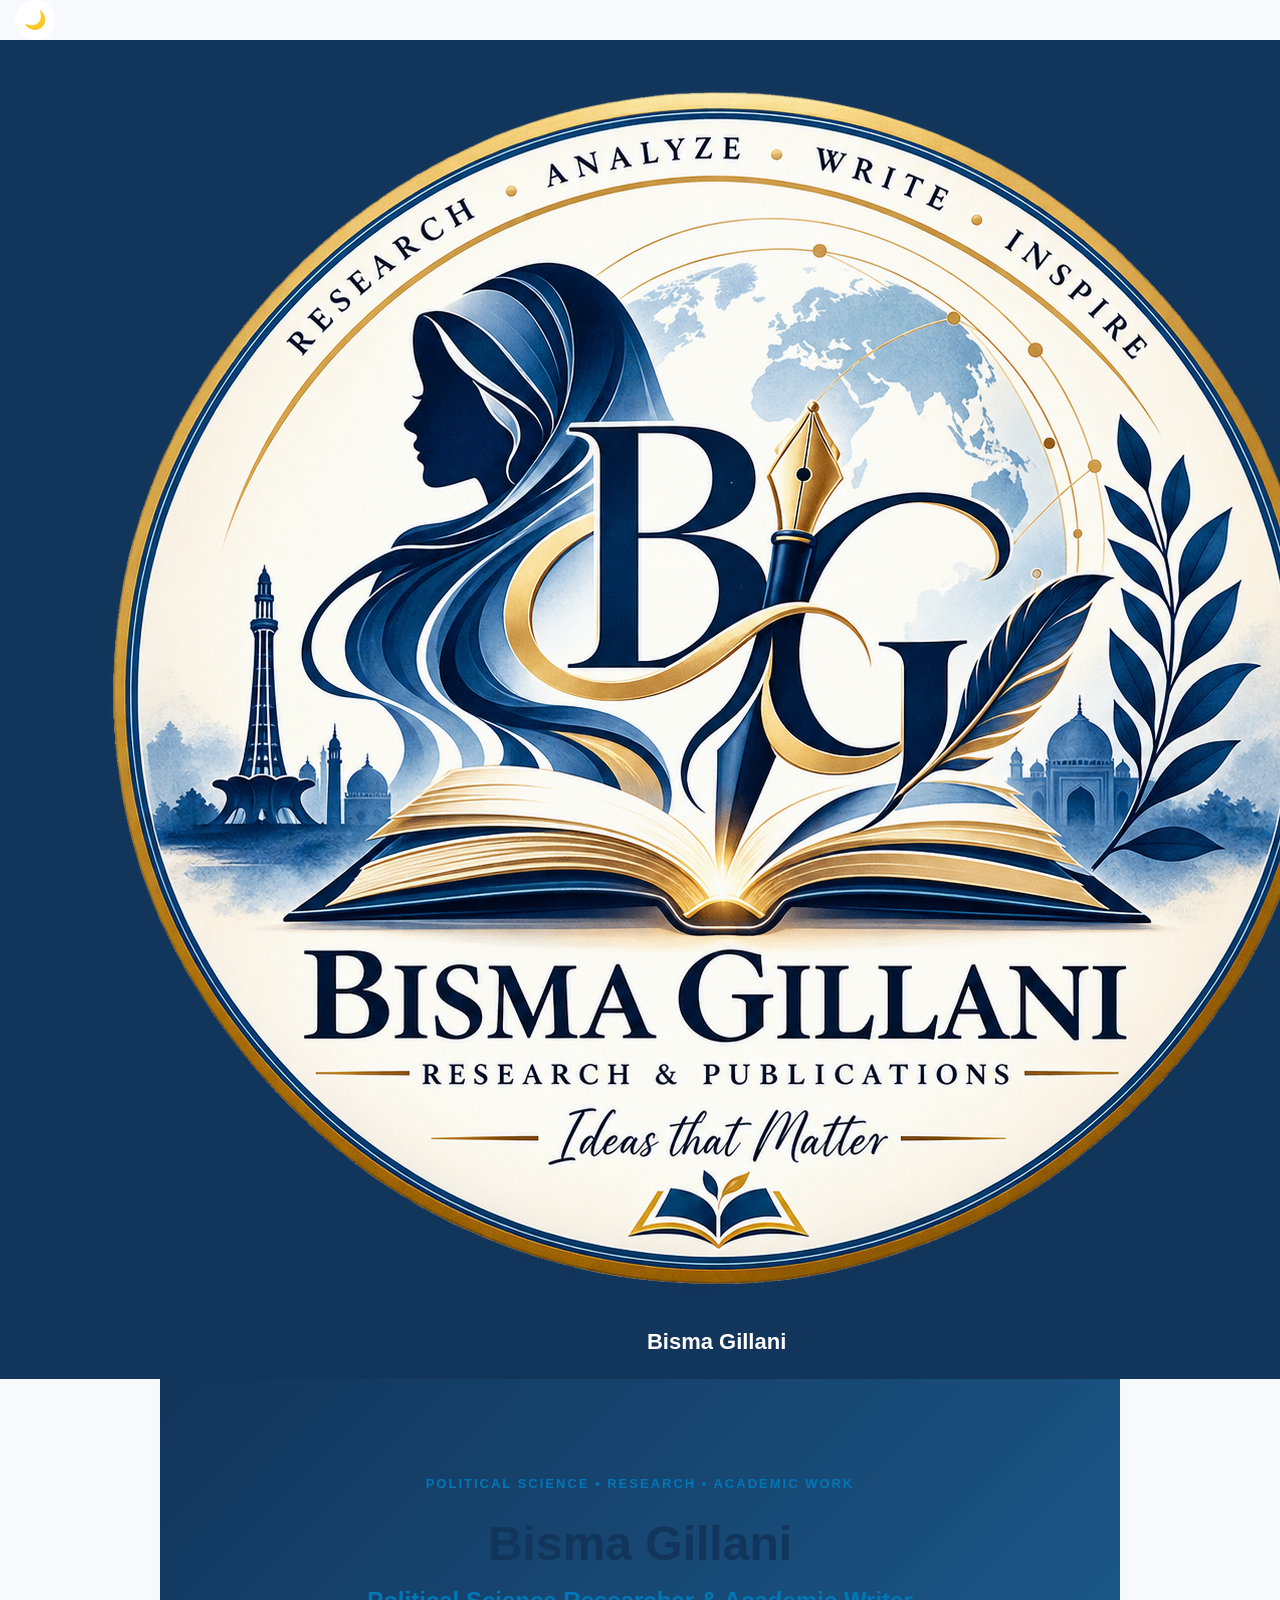
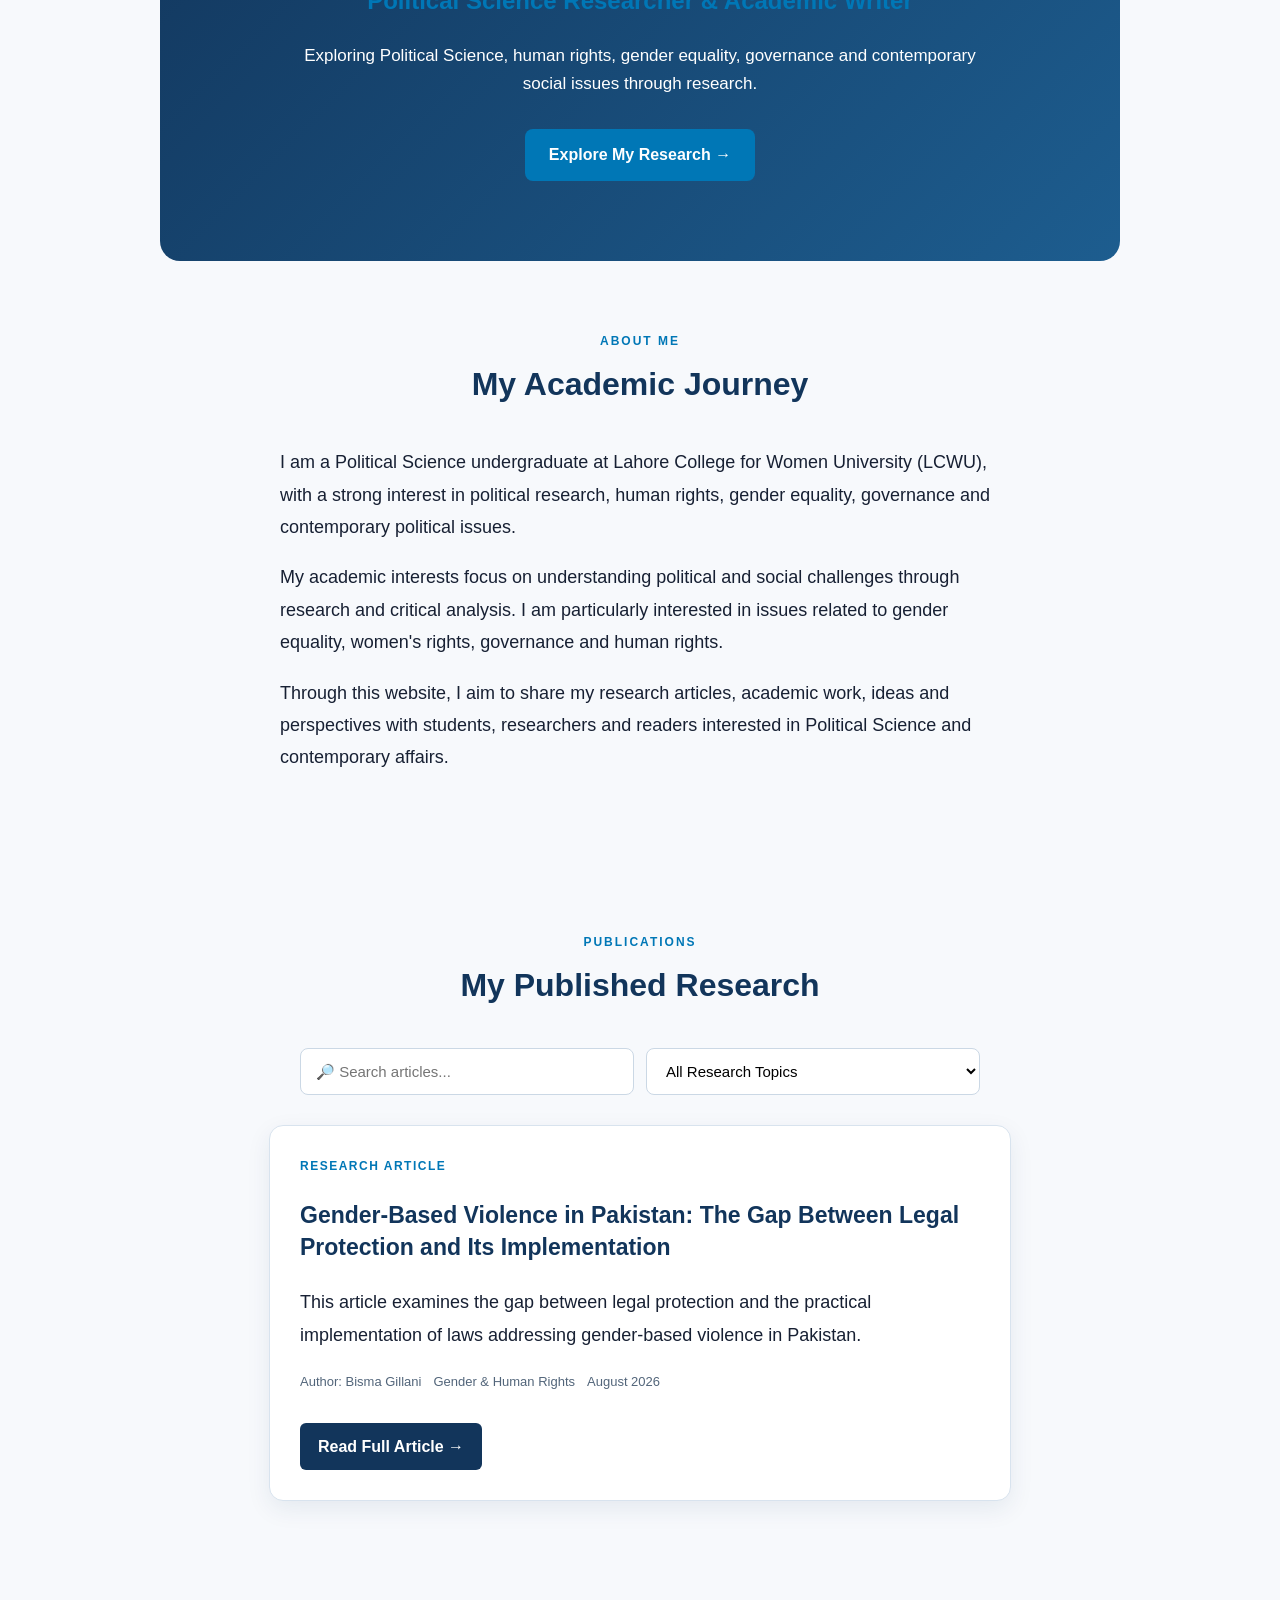
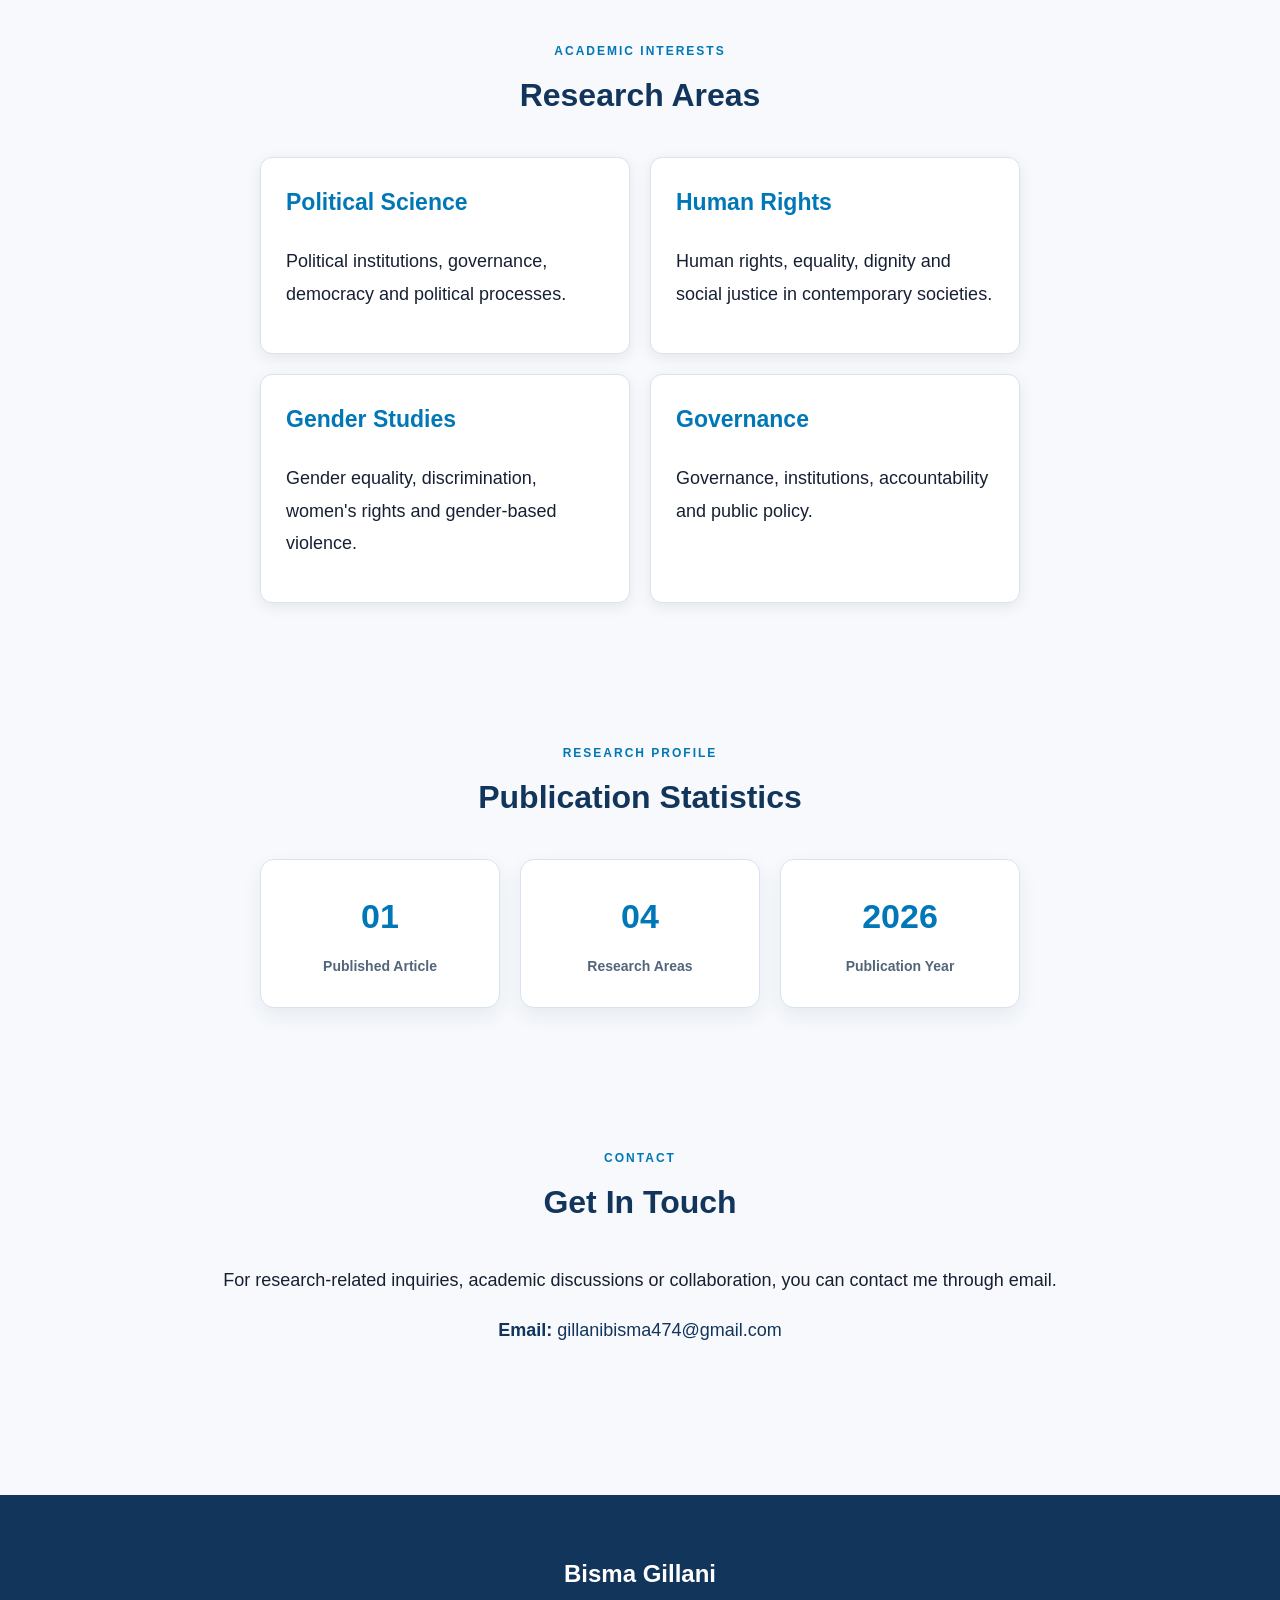
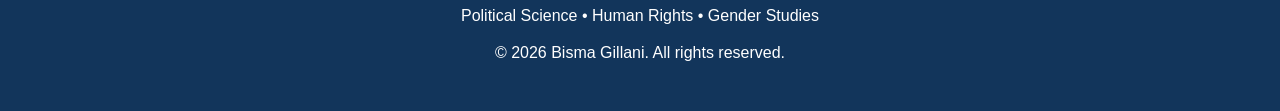
==== commit 5e21fbf2: "Update index.html" ====
--- a/index.html
+++ b/index.html
@@ -24,9 +24,10 @@
 </button>
     <nav class="navbar">
 
-        <div class="logo">
-            Bisma Gillani
-        </div>
+      <div class="logo">
+    <img src="logo.png" alt="Bisma Gillani Research Logo">
+    <span>Bisma Gillani</span>
+      </div>
 
         <div class="nav-links">
 
--- a/style.css
+++ b/style.css
@@ -704,3 +704,70 @@
     }
 
 }
+/* ===== Publication Statistics ===== */
+
+.statistics-section {
+    max-width: 900px;
+    margin: 0 auto;
+    padding: 70px 30px;
+}
+
+.statistics-grid {
+    max-width: 760px;
+    margin: 0 auto;
+    display: grid;
+    grid-template-columns: repeat(3, 1fr);
+    gap: 20px;
+}
+
+.stat-card {
+    text-align: center;
+    padding: 28px 15px;
+    background: #ffffff;
+    border: 1px solid #d8e3ee;
+    border-radius: 14px;
+    box-shadow: 0 8px 20px rgba(18, 53, 91, 0.07);
+}
+
+.stat-card h3 {
+    margin: 0;
+    font-size: 34px;
+    color: #0077b6;
+}
+
+.stat-card p {
+    margin: 8px 0 0;
+    font-size: 14px;
+    font-weight: 600;
+    color: #52657a;
+}
+
+/* Dark Mode */
+
+body.dark-mode .stat-card {
+    background: #1f2937;
+    border-color: #374151;
+}
+
+body.dark-mode .stat-card h3 {
+    color: #38bdf8;
+}
+
+body.dark-mode .stat-card p {
+    color: #d1d5db;
+}
+
+/* Mobile */
+
+@media (max-width: 600px) {
+
+    .statistics-section {
+        padding: 50px 18px;
+    }
+
+    .statistics-grid {
+        grid-template-columns: 1fr;
+        gap: 15px;
+    }
+
+}
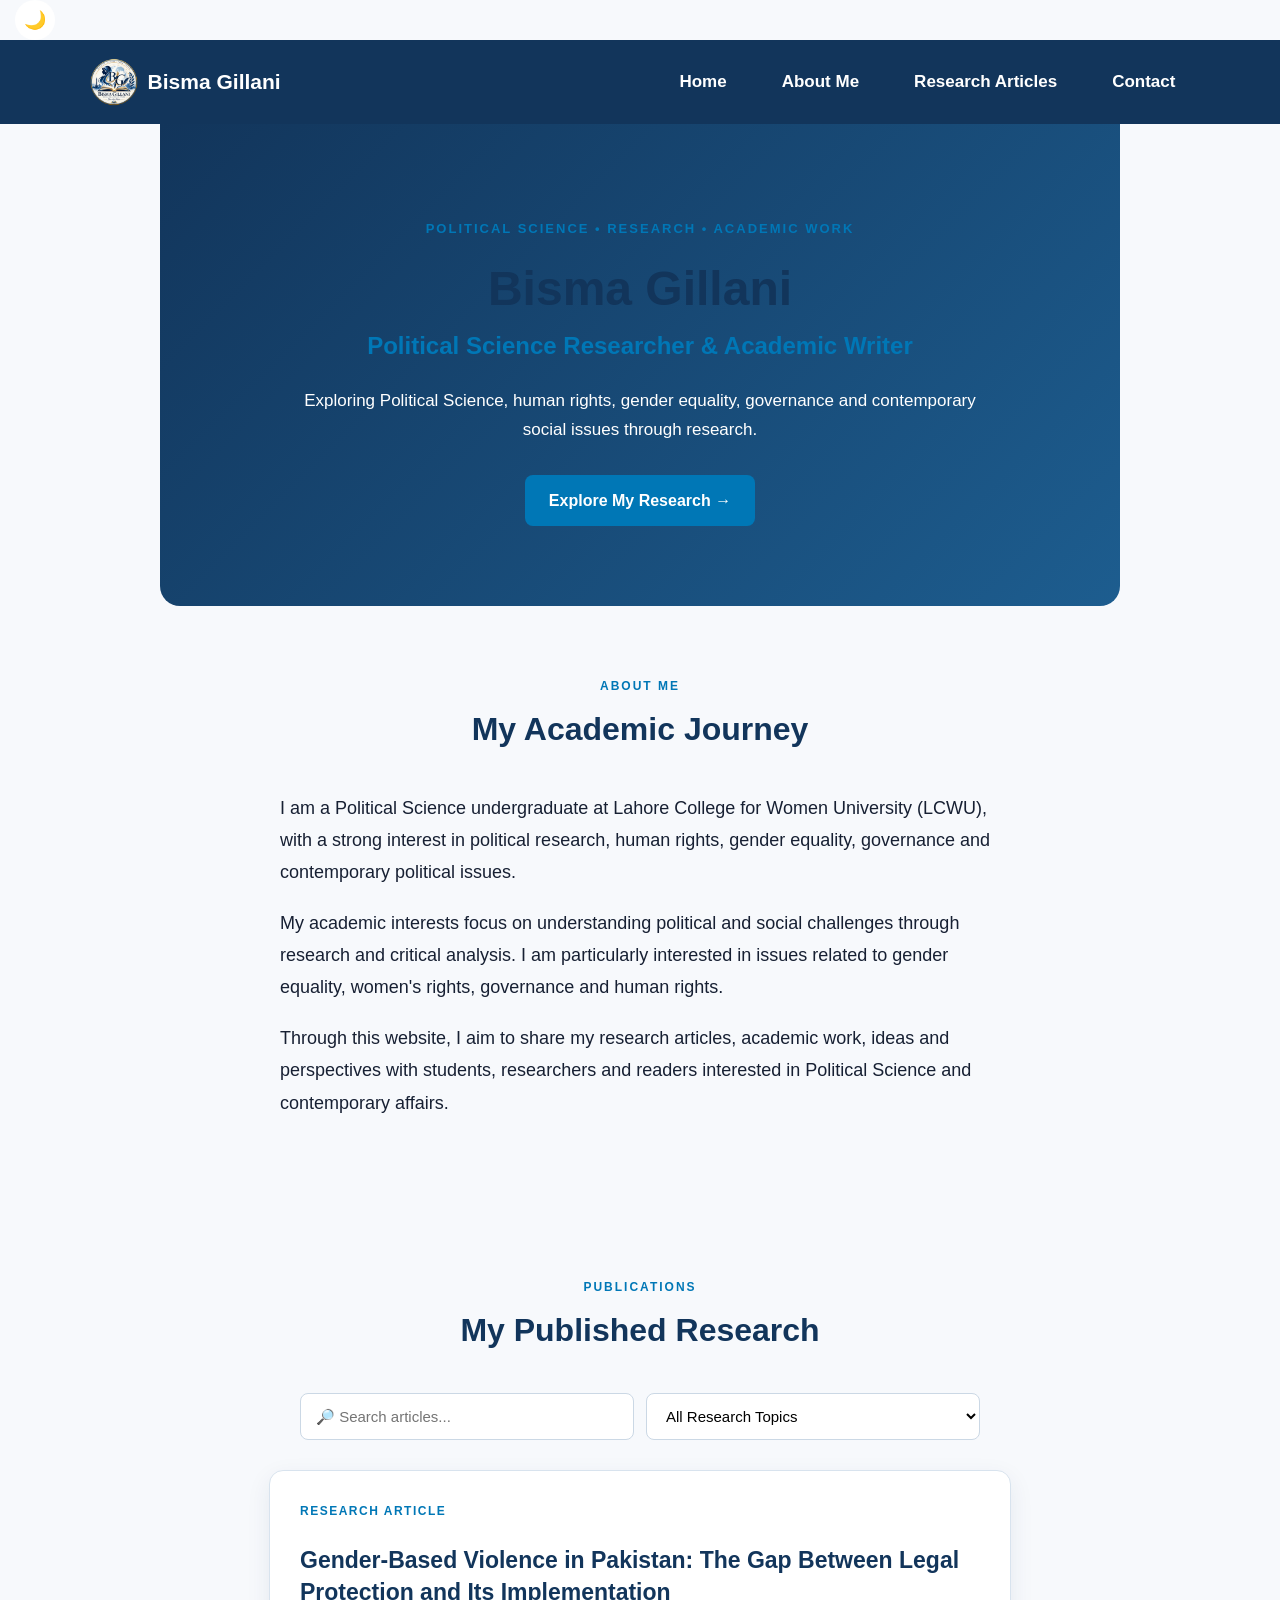
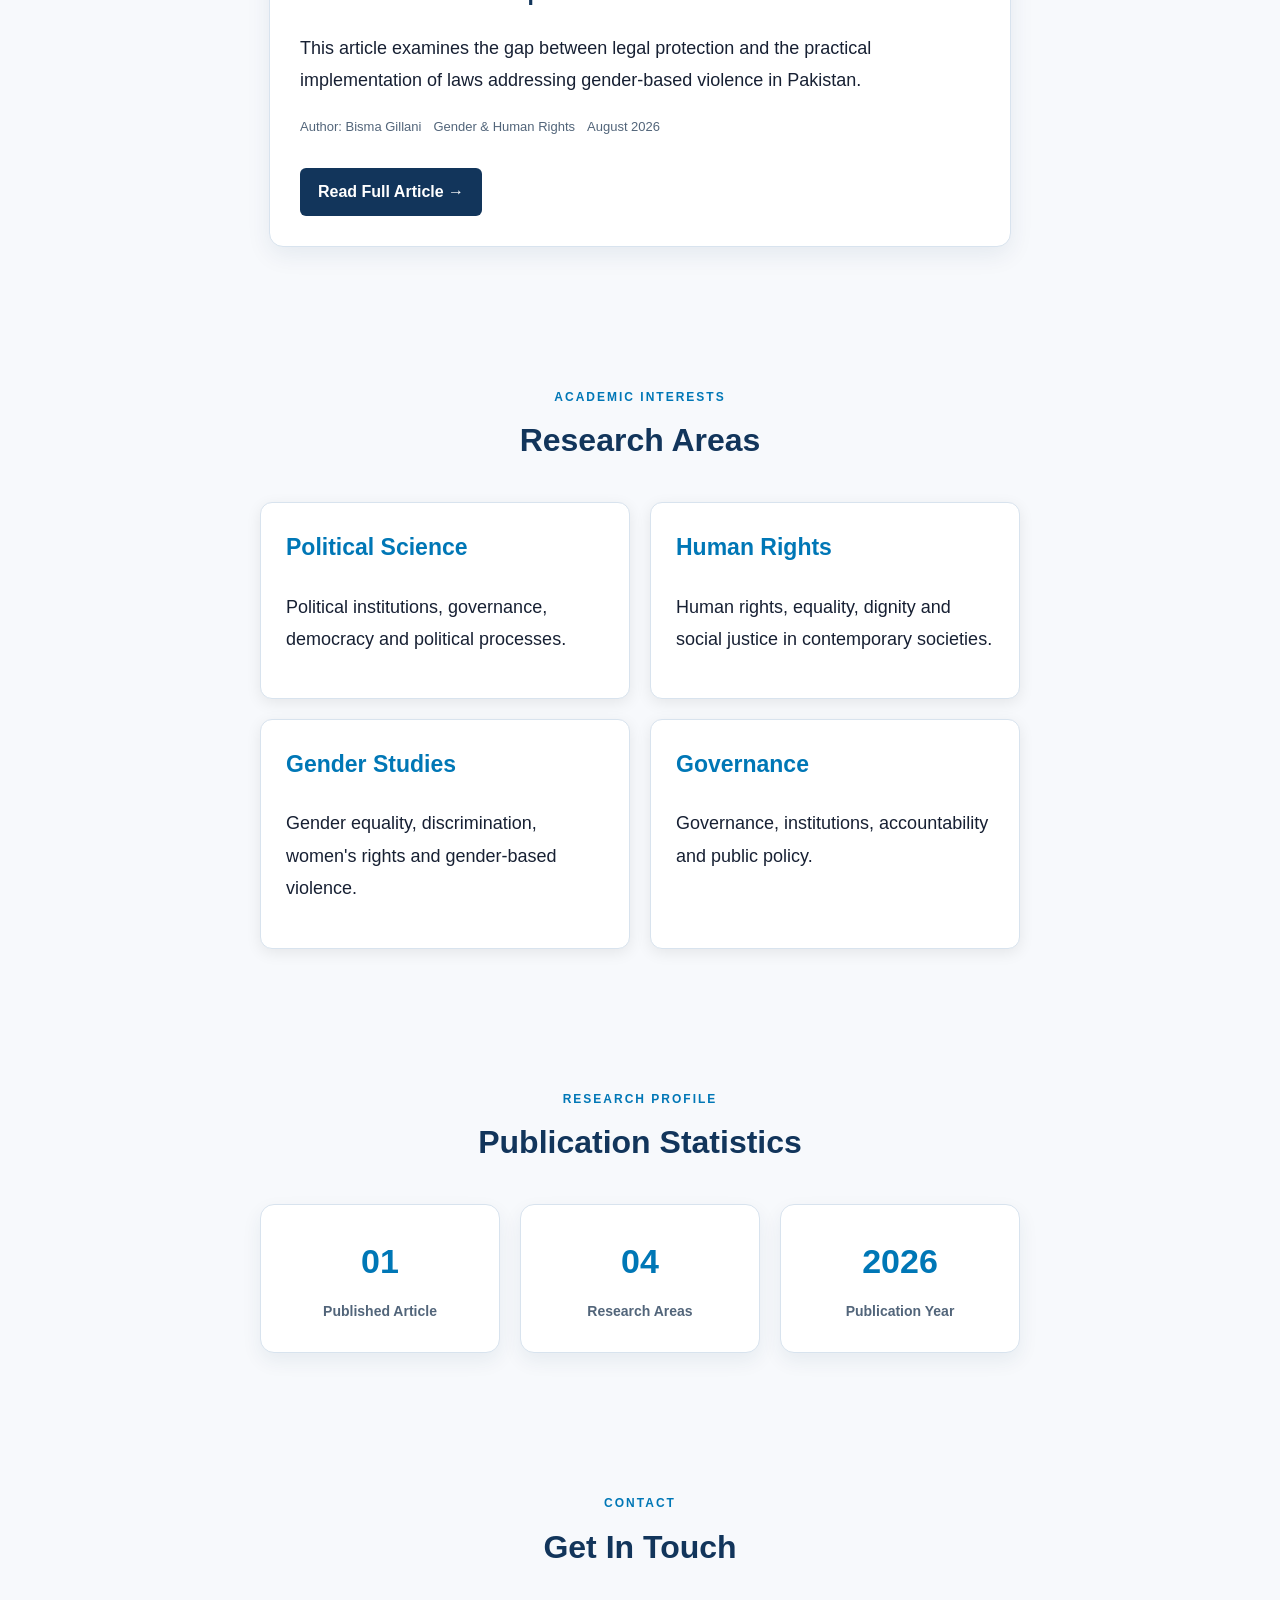
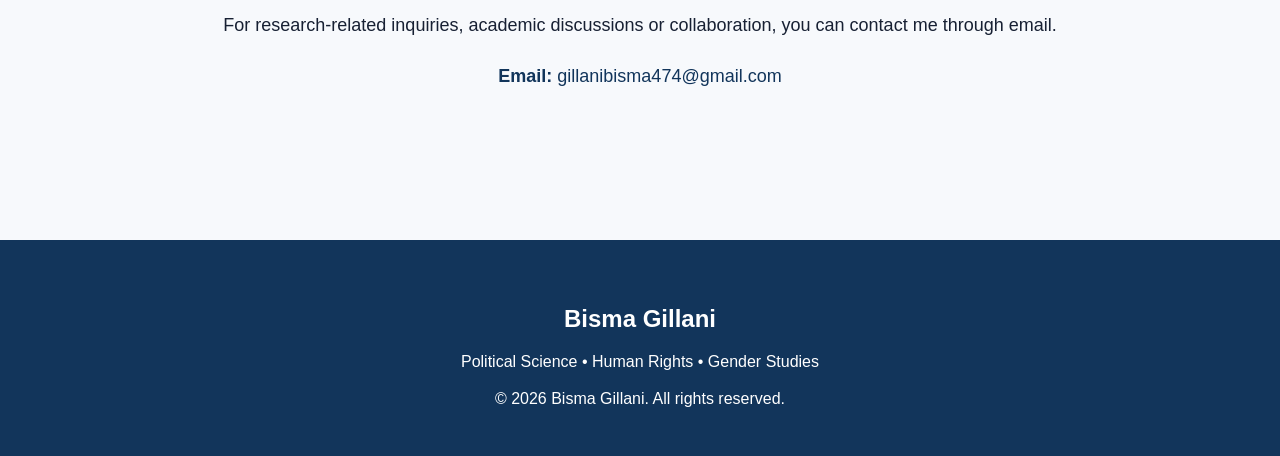
==== commit 9d26cde4: "Add favicon link to index.html" ====
--- a/index.html
+++ b/index.html
@@ -13,7 +13,7 @@
     <title>Bisma Gillani | Political Science Researcher</title>
 
     <link rel="stylesheet" href="style.css">
-
+<link rel="icon" type="image/png" href="logo.png">
 </head>
 
 <body>
--- a/style.css
+++ b/style.css
@@ -771,3 +771,21 @@
     }
 
 }
+.logo {
+    display: flex;
+    align-items: center;
+    gap: 10px;
+}
+
+.logo img {
+    width: 48px;
+    height: 48px;
+    object-fit: contain;
+    border-radius: 50%;
+}
+
+.logo span {
+    font-size: 21px;
+    font-weight: 700;
+    color: #ffffff;
+}
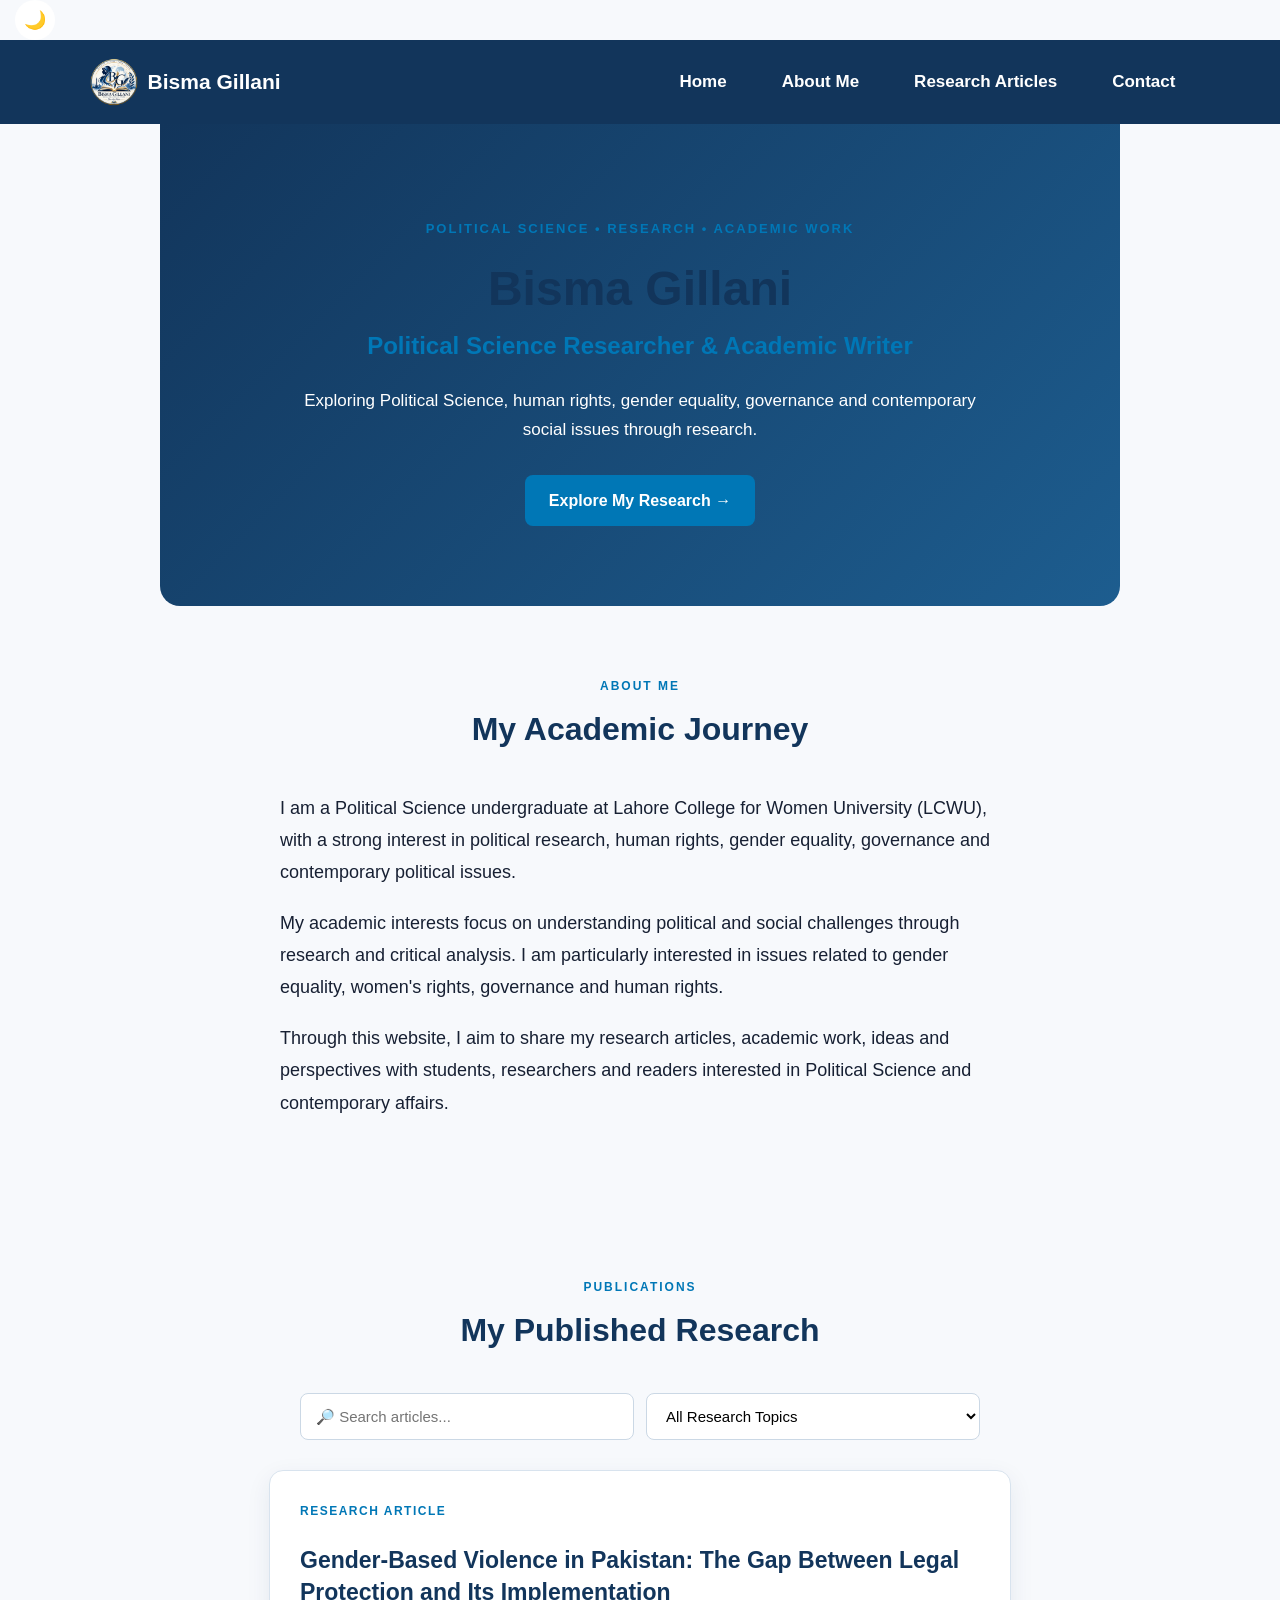
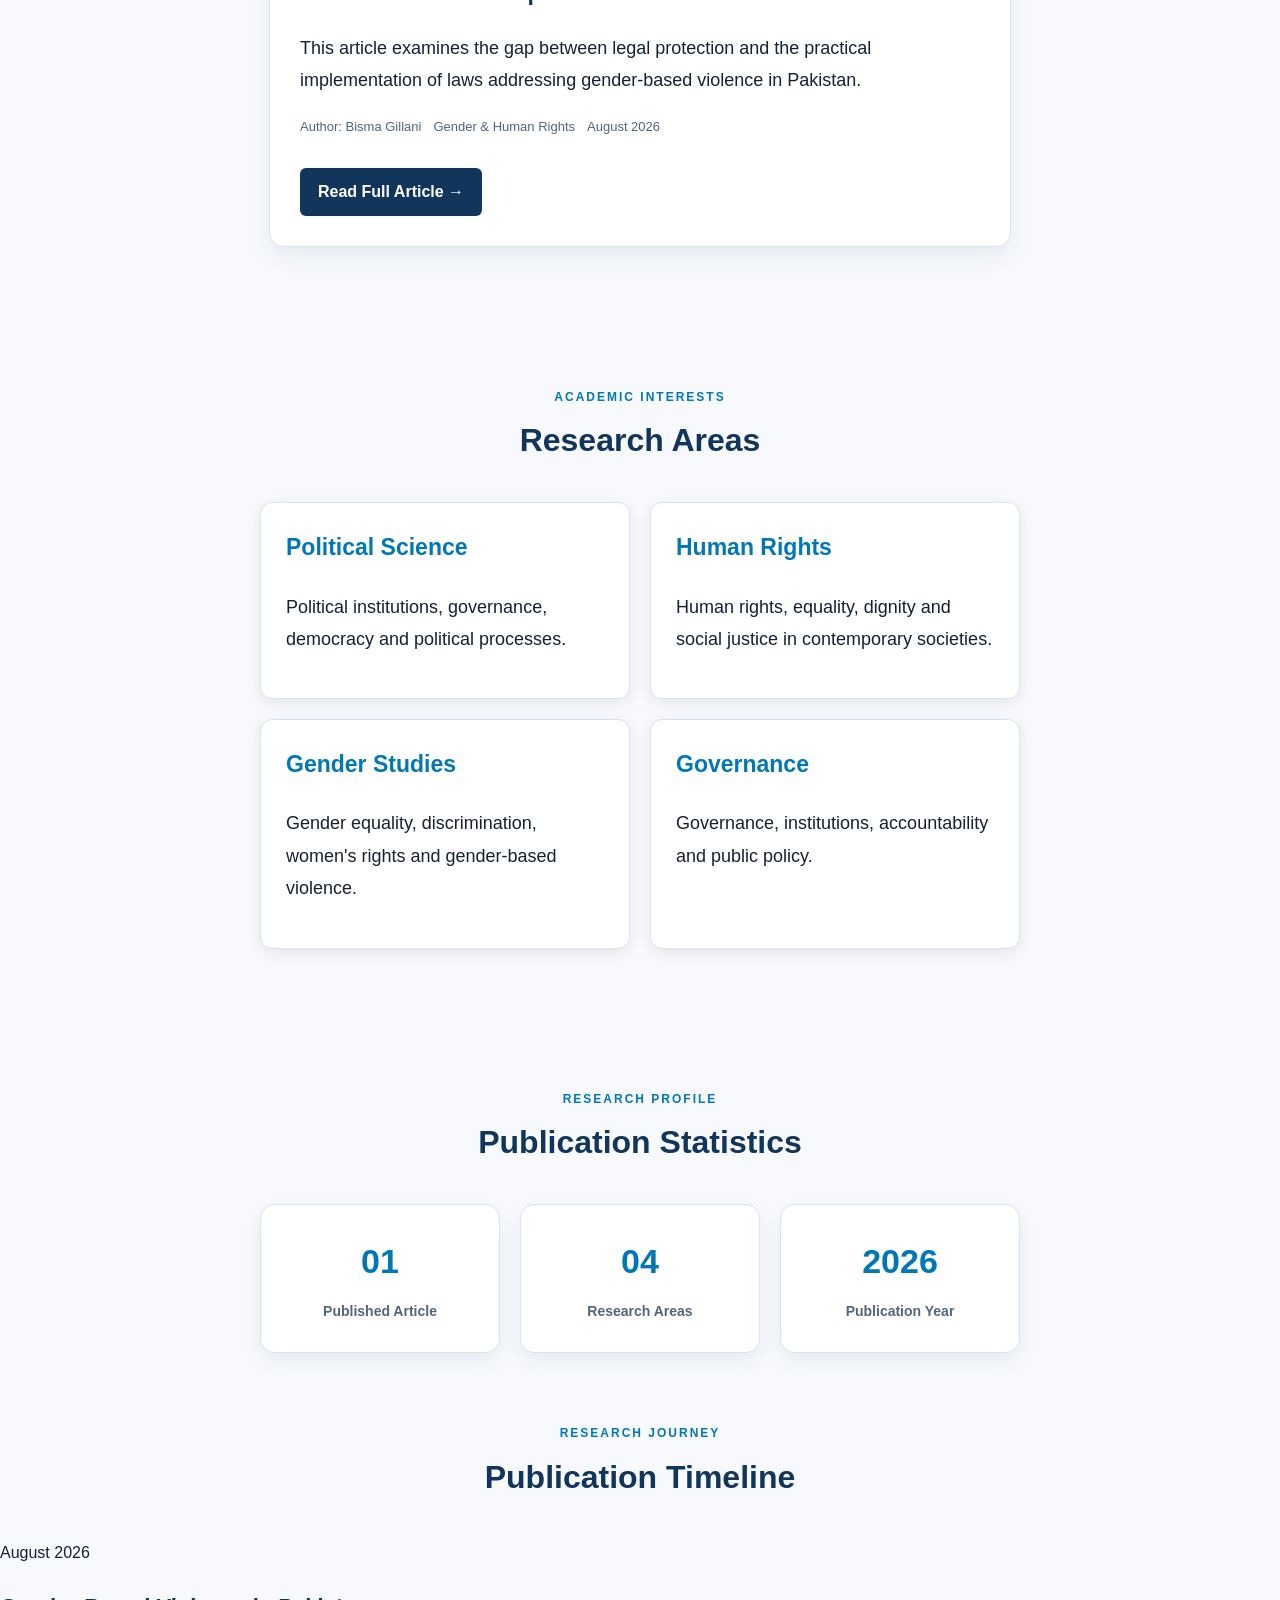
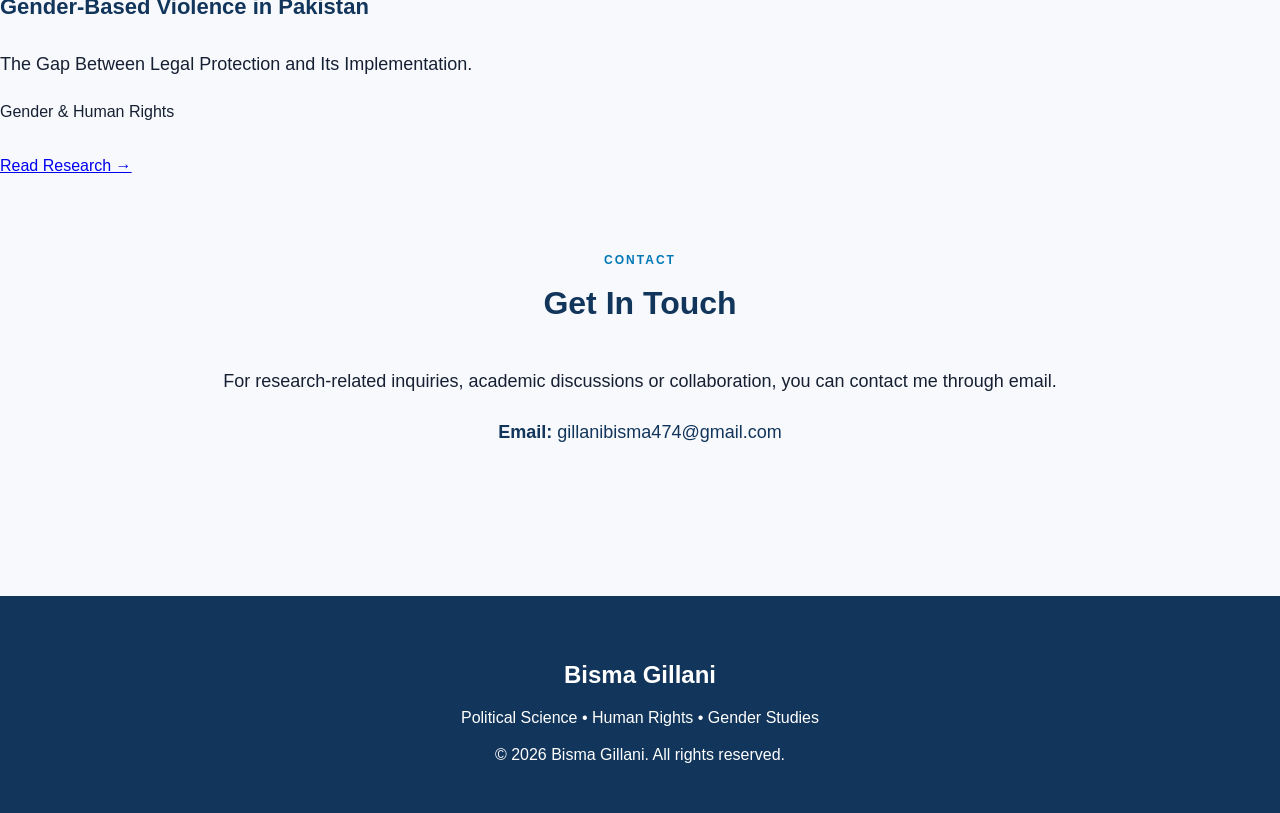
==== commit 47c1e830: "Update index.html" ====
--- a/index.html
+++ b/index.html
@@ -311,6 +311,50 @@
     </div>
 
 </section>
+    <!-- Research Timeline -->
+
+<section class="timeline-section">
+
+    <div class="section-title">
+        <span>RESEARCH JOURNEY</span>
+        <h2>Publication Timeline</h2>
+    </div>
+
+    <div class="timeline">
+
+        <div class="timeline-item">
+
+            <div class="timeline-dot"></div>
+
+            <div class="timeline-content">
+
+                <span class="timeline-date">August 2026</span>
+
+                <h3>
+                    Gender-Based Violence in Pakistan
+                </h3>
+
+                <p>
+                    The Gap Between Legal Protection and Its Implementation.
+                </p>
+
+                <span class="timeline-category">
+                    Gender & Human Rights
+                </span>
+
+                <br><br>
+
+                <a href="article1.html">
+                    Read Research →
+                </a>
+
+            </div>
+
+        </div>
+
+    </div>
+
+</section>
     <!-- Contact -->
 
     <section id="contact" class="contact-section">
